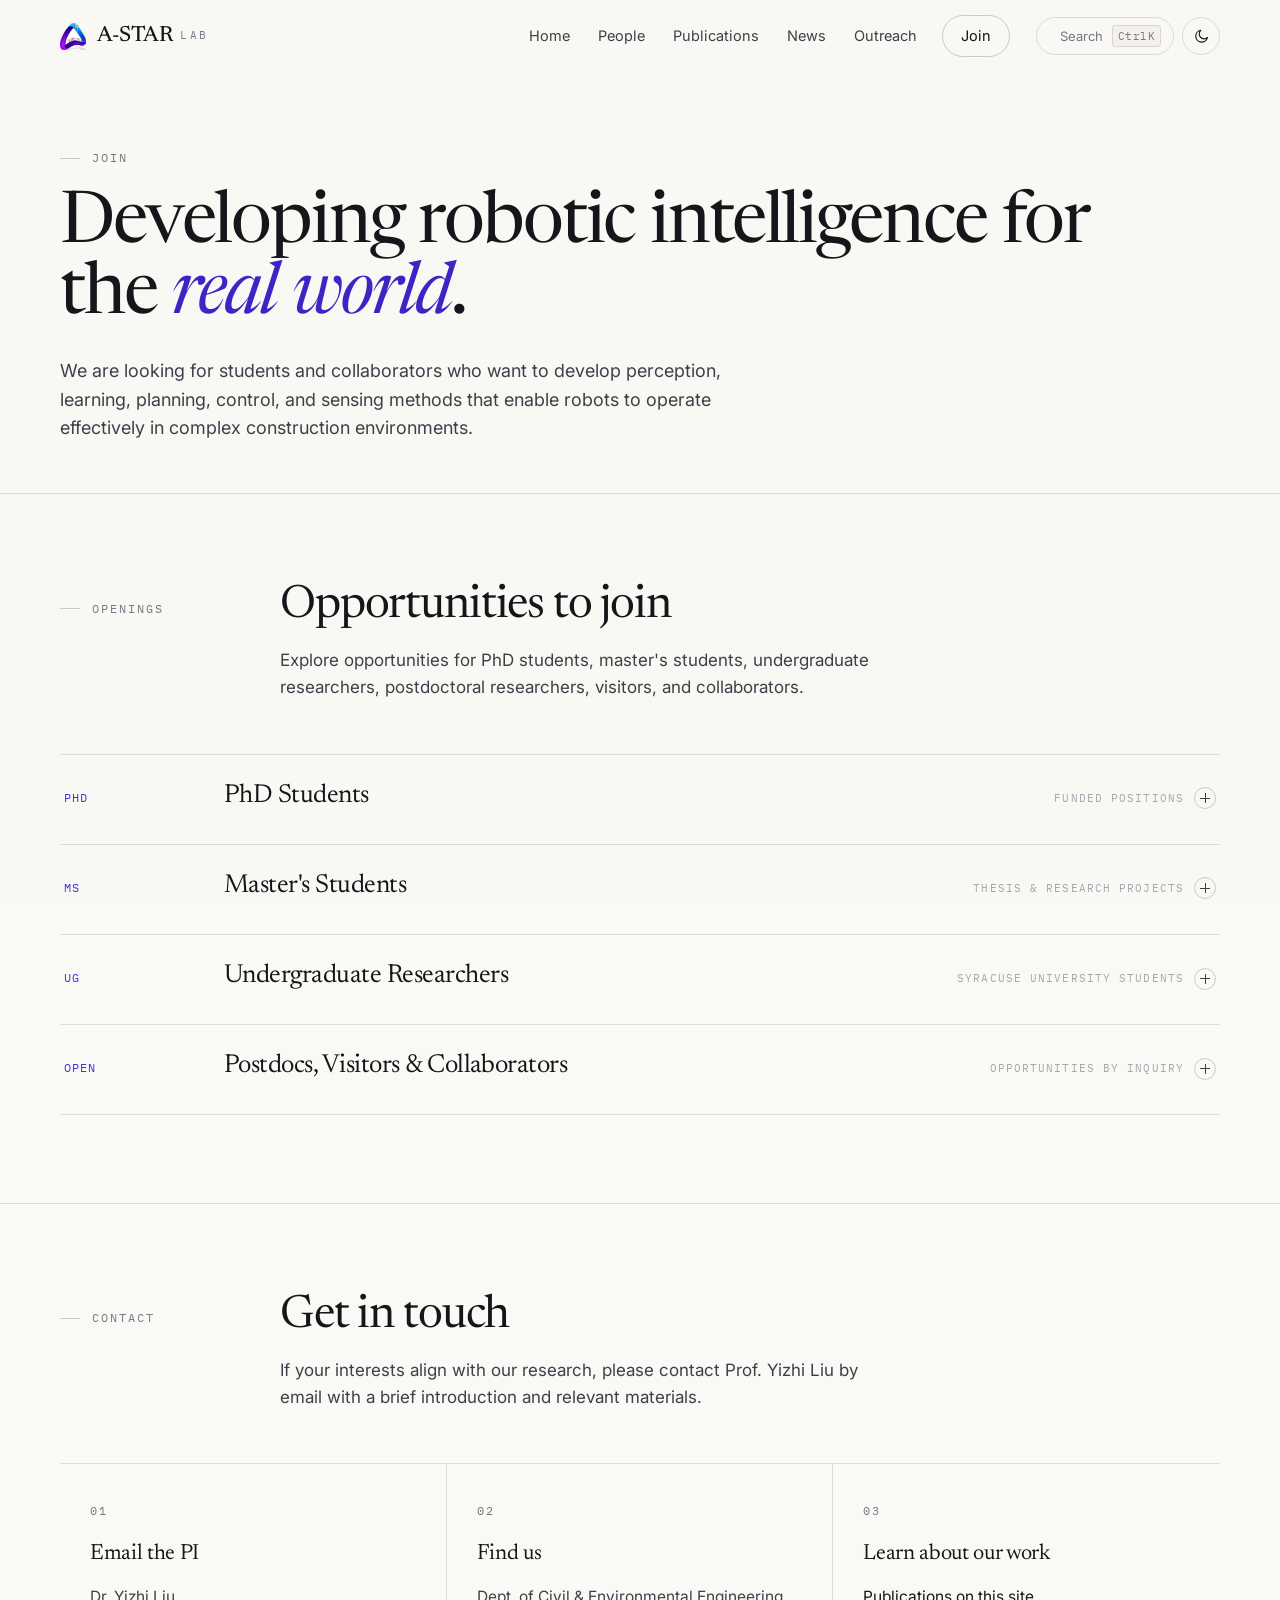
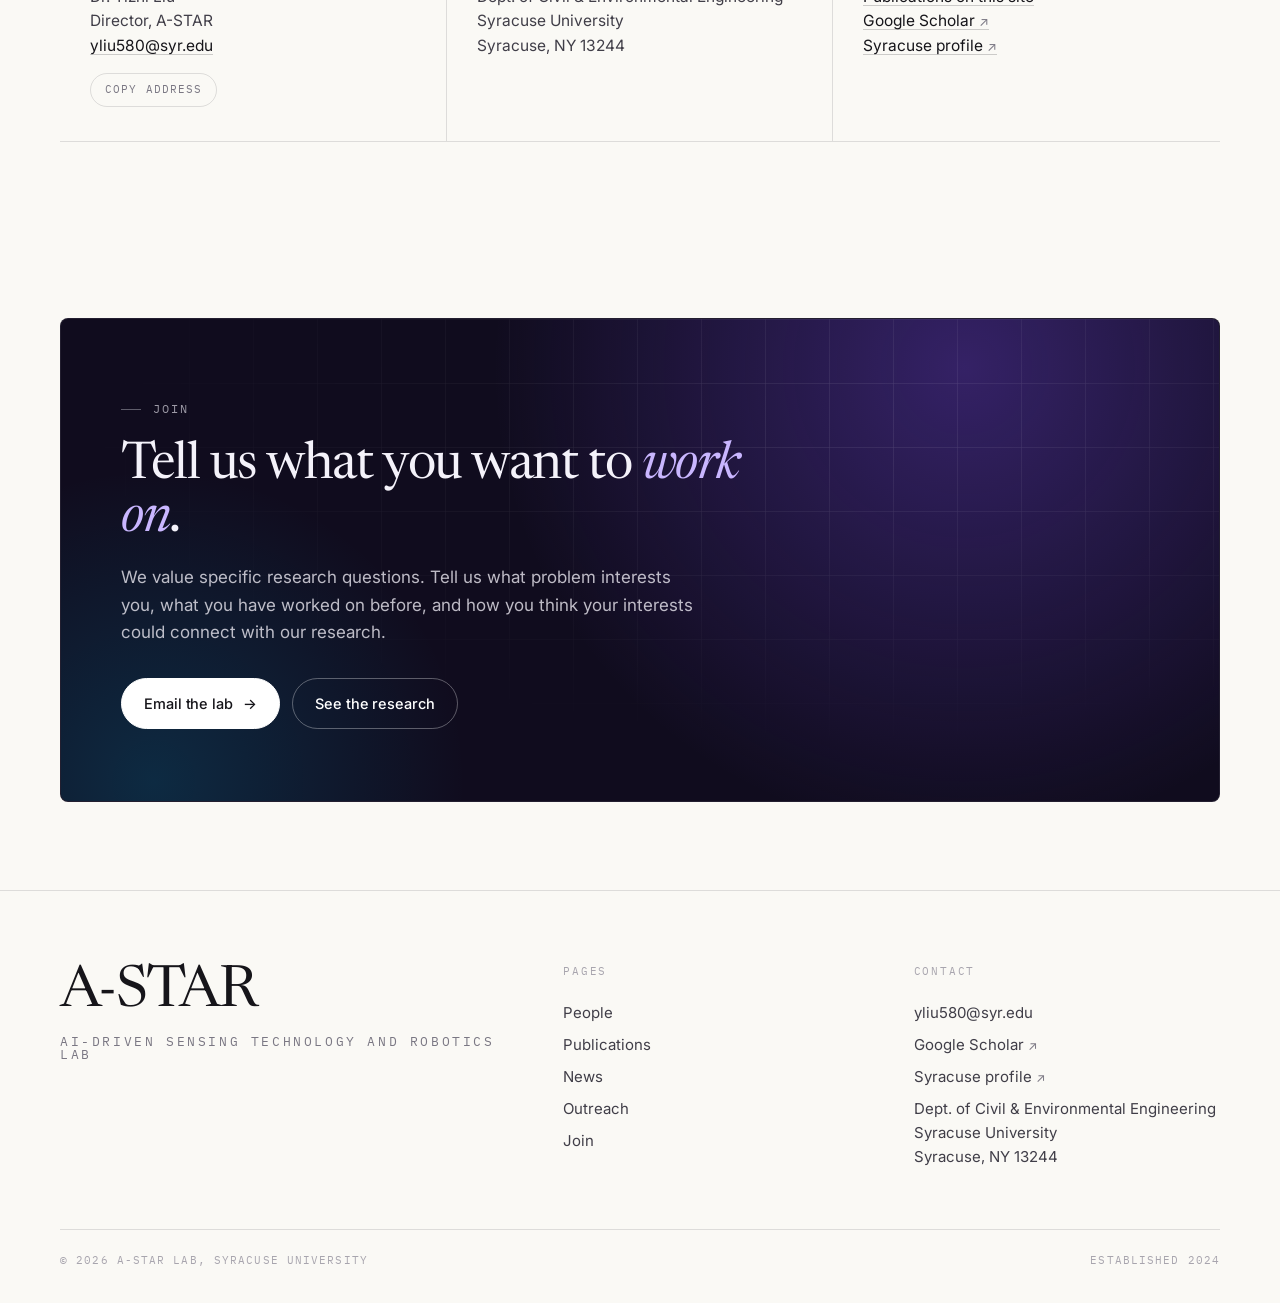
==== join.html @ ee616d30 "update" ====
<!doctype html>
<html lang="en">
  <head>
    <meta charset="UTF-8" />
    <meta name="viewport" content="width=device-width, initial-scale=1.0" />
    <title>Join — A-STAR Lab</title>
    <meta
      name="description"
      content="Openings at the A-STAR Lab, Syracuse University."
    />
    <link rel="icon" href="assets/logo-mark.png" />
    <script>
      (function () {
        try {
          var t = localStorage.getItem("astar-theme");
          if (!t) {
            t = matchMedia("(prefers-color-scheme: dark)").matches
              ? "dark"
              : "light";
          }
          if (t === "dark")
            document.documentElement.setAttribute("data-theme", "dark");
        } catch (e) {}
      })();
    </script>
    <link rel="preconnect" href="https://fonts.googleapis.com" />
    <link rel="preconnect" href="https://fonts.gstatic.com" crossorigin />
    <link
      href="https://fonts.googleapis.com/css2?family=Newsreader:ital,opsz,wght@0,6..72,300..600;1,6..72,300..500&family=Inter:wght@300..600&family=IBM+Plex+Mono:wght@400;500&display=swap"
      rel="stylesheet"
    />
    <link rel="stylesheet" href="assets/style.css?v=37" />
  </head>
  <body>
    <div id="site-header"></div>

    <main>
      <section class="page-head">
        <div class="wrap reveal">
          <span class="label">Join</span>
          <h1>Developing robotic intelligence for the <em>real world</em>.</h1>
          <p class="lede">
            We are looking for students and collaborators who want to develop
            perception, learning, planning, control, and sensing methods that
            enable robots to operate effectively in complex construction
            environments.
          </p>
        </div>
      </section>

      <!-- ============================ OPENINGS ============================ -->
      <section class="section" id="openings" data-rail="Openings">
        <div class="wrap">
          <div class="sec-head reveal">
            <div class="sh-side"><span class="label">Openings</span></div>
            <div>
              <h2>Opportunities to join</h2>
              <p>
                Explore opportunities for PhD students, master's students,
                undergraduate researchers, postdoctoral researchers, visitors,
                and collaborators.
              </p>
            </div>
          </div>

          <div class="idx reveal">
            <div
              class="idx-row"
              data-search="PhD doctoral funded position"
              data-group="Openings"
              data-kind="role"
            >
              <span class="when">PhD</span>
              <h3>PhD Students</h3>
              <span class="tail"
                >Funded positions<span class="toggle" aria-hidden="true"></span
              ></span>
              <div class="idx-body">
                <div>
                  <p>
                    We welcome applicants with backgrounds in robotics, computer
                    vision, machine learning, artificial intelligence, control,
                    civil and architectural engineering, or related field. We
                    especially value strong programming and problem-solving
                    skills, hands-on experience with robotic systems, and an
                    interest in deploying research in real construction
                    environments.
                  </p>
                  <p>
                    To inquire about PhD opportunities, please email Prof. Yizhi
                    Liu with your CV, transcripts, a brief description of your
                    research interests, and how they connect to the lab's
                    current work.
                  </p>
                  <div class="chips">
                    <span>robotics</span><span>computer vision</span
                    ><span>machine learning</span><span>civil engineering</span>
                  </div>
                </div>
              </div>
            </div>

            <div
              class="idx-row"
              data-search="MS masters thesis research"
              data-group="Openings"
              data-kind="role"
            >
              <span class="when">MS</span>
              <h3>Master's Students</h3>
              <span class="tail"
                >Thesis &amp; research projects<span
                  class="toggle"
                  aria-hidden="true"
                ></span
              ></span>
              <div class="idx-body">
                <div>
                  <p>
                    Master's students can participate in thesis and research
                    projects alongside the lab's doctoral researchers. Projects
                    may involve robot perception, machine learning, path
                    planning, teleoperation, human-robot collaboration, sensing,
                    hardware integration, or field experiments.
                  </p>
                </div>
              </div>
            </div>

            <div
              class="idx-row"
              data-search="undergraduate research assistant syracuse"
              data-group="Openings"
              data-kind="role"
            >
              <span class="when">UG</span>
              <h3>Undergraduate Researchers</h3>
              <span class="tail"
                >Syracuse University students<span
                  class="toggle"
                  aria-hidden="true"
                ></span
              ></span>
              <div class="idx-body">
                <div>
                  <p>
                    Syracuse undergraduate students interested in research are
                    welcome to contact us. Opportunities may involve
                    programming, computer vision, machine learning, robotics
                    hardware, sensing, data collection, and field experiments.
                    Prior research experience is not required, but curiosity,
                    reliability, and a willingness to learn are important.
                  </p>
                </div>
              </div>
            </div>

            <div
              class="idx-row"
              data-search="postdoc collaborators visiting industry"
              data-group="Openings"
              data-kind="role"
            >
              <span class="when">Open</span>
              <h3>Postdocs, Visitors & Collaborators</h3>
              <span class="tail"
                >Opportunities by inquiry<span
                  class="toggle"
                  aria-hidden="true"
                ></span
              ></span>
              <div class="idx-body">
                <div>
                  <p>
                    We welcome inquiries from prospective postdoctoral
                    researchers, visiting scholars, academic collaborators, and
                    industry partners whose interests align with our research.
                    We are particularly interested in collaborations that enable
                    the development and evaluation of robotic technologies in
                    real construction environments.
                  </p>
                </div>
              </div>
            </div>
          </div>
        </div>
      </section>

      <!-- ============================ CONTACT ============================ -->
      <section class="section line-top" id="contact" data-rail="Contact">
        <div class="wrap">
          <div class="sec-head reveal">
            <div class="sh-side"><span class="label">Contact</span></div>
            <div>
              <h2>Get in touch</h2>
              <p>
                If your interests align with our research, please contact Prof.
                Yizhi Liu by email with a brief introduction and relevant
                materials.
              </p>
            </div>
          </div>

          <div class="cards reveal">
            <div class="card">
              <span class="label bare">01</span>
              <h3>Email the PI</h3>
              <p>
                Dr. Yizhi Liu<br />
                Director, A-STAR<br />
                <a href="mailto:yliu580@syr.edu">yliu580@syr.edu</a><br />
              </p>
              <button class="copy-btn" data-copy="yliu580@syr.edu">
                <span>Copy address</span>
              </button>
            </div>
            <div class="card">
              <span class="label bare">02</span>
              <h3>Find us</h3>
              <p>
                Dept. of Civil &amp; Environmental Engineering<br />
                Syracuse University<br />
                Syracuse, NY 13244
              </p>
            </div>
            <div class="card">
              <span class="label bare">03</span>
              <h3>Learn about our work</h3>
              <p>
                <a href="publications.html">Publications on this site</a><br />
                <a
                  href="https://scholar.google.com/citations?user=w91CAdkAAAAJ&hl=en"
                  target="_blank"
                  rel="noopener"
                  class="ext"
                  >Google Scholar</a
                ><br />
                <a
                  href="https://ecs.syracuse.edu/faculty-staff/yizhi-liu"
                  target="_blank"
                  rel="noopener"
                  class="ext"
                  >Syracuse profile</a
                >
              </p>
            </div>
          </div>
        </div>
      </section>

      <section class="section" id="join" data-rail="Join">
        <div class="wrap">
          <div class="band reveal">
            <div class="inner">
              <span class="label">Join</span>
              <h2>Tell us what you want to <em>work on</em>.</h2>
              <p>
                We value specific research questions. Tell us what problem
                interests you, what you have worked on before, and how you think
                your interests could connect with our research.
              </p>
              <div class="hero-cta">
                <a class="btn solid on-dark" href="mailto:yliu580@syr.edu"
                  >Email the lab <span class="arw">&rarr;</span></a
                >
                <a class="btn on-dark" href="index.html#research"
                  >See the research</a
                >
              </div>
            </div>
          </div>
        </div>
      </section>
    </main>

    <div id="site-footer"></div>
    <script src="assets/site.js?v=37"></script>
  </body>
</html>
---- assets/style.css ----
/* ==========================================================================
   A-STAR Lab — stylesheet
   Editorial system: warm paper, hairlines, one indigo accent.
   Display: Newsreader · UI/body: Inter · metadata: IBM Plex Mono
   ========================================================================== */

/* --- tokens ------------------------------------------------------------- */
:root {
  --paper: #faf9f5;
  --paper-2: #f3f1ea;
  --raise: #ffffff;
  --ink: #16151a;
  --ink-2: #403e48;
  --muted: #7a7783;
  --faint: #a8a5ae;
  --line: rgba(22, 21, 26, 0.12);
  --line-2: rgba(22, 21, 26, 0.2);
  --accent: #4b2fe0;
  --accent-2: #7a4bf0;
  --accent-ink: #3d24c4;
  --accent-wash: rgba(75, 47, 224, 0.07);
  --sheen: linear-gradient(90deg, #8a1ad6, #4b2fe0 38%, #1e7be6 72%, #00b4e6);

  --maxw: 1240px;
  --gut: 40px;
  --r: 4px;
  --header-h: 72px;
  --ease: cubic-bezier(0.22, 0.61, 0.36, 1);
  --ease-out: cubic-bezier(0.16, 1, 0.3, 1);

  --plate: #ffffff;
  --scrim: rgba(250, 249, 245, 0.72);
  --shadow-lift: 0 22px 48px -30px rgba(24, 16, 52, 0.45);
  color-scheme: light;
}

[data-theme="dark"] {
  --paper: #0b0b0f;
  --paper-2: #12121a;
  --raise: #15151e;
  --ink: #f4f3ef;
  --ink-2: #c4c2cc;
  --muted: #8b8894;
  --faint: #66636e;
  --line: rgba(255, 255, 255, 0.13);
  --line-2: rgba(255, 255, 255, 0.22);
  --accent: #a48cff;
  --accent-2: #c0a6ff;
  --accent-ink: #b9a5ff;
  --accent-wash: rgba(164, 140, 255, 0.1);
  --plate: #efede6;
  --scrim: rgba(11, 11, 15, 0.72);
  --shadow-lift: 0 24px 60px -28px rgba(0, 0, 0, 0.8);
  color-scheme: dark;
}

/* --- reset -------------------------------------------------------------- */
* {
  box-sizing: border-box;
  margin: 0;
  padding: 0;
}
html {
  scroll-behavior: smooth;
  scroll-padding-top: calc(var(--header-h) + 24px);
  -webkit-text-size-adjust: 100%;
}
body {
  background: var(--paper);
  color: var(--ink);
  font-family:
    "Inter",
    system-ui,
    -apple-system,
    sans-serif;
  font-size: 17px;
  line-height: 1.6;
  font-weight: 400;
  -webkit-font-smoothing: antialiased;
  text-rendering: optimizeLegibility;
  overflow-x: hidden;
  transition:
    background 0.4s var(--ease),
    color 0.4s var(--ease);
}
/* paper grain: adds depth without imagery */
body::before {
  content: "";
  position: fixed;
  inset: 0;
  z-index: 1;
  pointer-events: none;
  opacity: 0.035;
  background-image: url("data:image/svg+xml,%3Csvg xmlns='http://www.w3.org/2000/svg' width='140' height='140'%3E%3Cfilter id='n'%3E%3CfeTurbulence type='fractalNoise' baseFrequency='.85' numOctaves='3'/%3E%3C/filter%3E%3Crect width='140' height='140' filter='url(%23n)'/%3E%3C/svg%3E");
  mix-blend-mode: multiply;
}
[data-theme="dark"] body::before {
  mix-blend-mode: screen;
  opacity: 0.05;
}
a {
  color: inherit;
  text-decoration: none;
}
img,
svg {
  max-width: 100%;
  display: block;
}
button,
input {
  font: inherit;
  color: inherit;
}
::selection {
  background: var(--accent);
  color: #fff;
}
:focus-visible {
  outline: 2px solid var(--accent);
  outline-offset: 3px;
  border-radius: 2px;
}

.wrap {
  width: 100%;
  max-width: var(--maxw);
  margin: 0 auto;
  padding: 0 var(--gut);
}
main {
  position: relative;
  z-index: 2;
}

/* --- type primitives ---------------------------------------------------- */
.mono,
.meta {
  font-family: "IBM Plex Mono", ui-monospace, monospace;
}
.display {
  font-family: "Newsreader", Georgia, serif;
  font-weight: 400;
  letter-spacing: -0.022em;
  line-height: 1.02;
  font-optical-sizing: auto;
}
.display em {
  font-style: italic;
  font-weight: 400;
}
.serif {
  font-family: "Newsreader", Georgia, serif;
}

.label {
  font-family: "IBM Plex Mono", monospace;
  font-size: 11.5px;
  font-weight: 400;
  letter-spacing: 0.18em;
  text-transform: uppercase;
  color: var(--muted);
  display: inline-flex;
  align-items: center;
  gap: 12px;
  white-space: nowrap;
}
.label::before {
  content: "";
  width: 20px;
  height: 1px;
  background: var(--line-2);
  flex: none;
}
.label.bare::before {
  display: none;
}

.lede {
  font-size: clamp(18px, 1.35vw, 20.5px);
  line-height: 1.58;
  color: var(--ink-2);
  max-width: 60ch;
}
.lede strong,
.lede b {
  color: var(--ink);
  font-weight: 500;
}
p a:not(.btn) {
  color: var(--ink);
  text-decoration: none;
  box-shadow: inset 0 -1px 0 var(--line-2);
  transition:
    box-shadow 0.2s var(--ease),
    color 0.2s var(--ease);
}
p a:not(.btn):hover {
  color: var(--accent-ink);
  box-shadow: inset 0 -1px 0 var(--accent);
}

.ext::after {
  content: "↗";
  font-size: 0.82em;
  margin-left: 0.32em;
  color: var(--muted);
}
.todo {
  font-family: "IBM Plex Mono", monospace;
  font-size: 10.5px;
  letter-spacing: 0.1em;
  text-transform: uppercase;
  color: var(--muted);
  border: 1px dashed var(--line-2);
  padding: 2px 6px;
  border-radius: 3px;
  vertical-align: 1px;
  white-space: nowrap;
}

/* --- buttons ------------------------------------------------------------ */
.btn {
  --bg: transparent;
  position: relative;
  display: inline-flex;
  align-items: center;
  gap: 10px;
  cursor: pointer;
  font-size: 14.5px;
  font-weight: 500;
  letter-spacing: -0.005em;
  padding: 13px 22px;
  border-radius: 100px;
  border: 1px solid var(--line-2);
  background: var(--bg);
  overflow: hidden;
  transition:
    border-color 0.25s var(--ease),
    color 0.25s var(--ease),
    background 0.25s var(--ease),
    transform 0.3s var(--ease-out);
}
.btn .arw {
  transition: transform 0.3s var(--ease-out);
}
.btn:hover .arw {
  transform: translateX(4px);
}
.btn.solid {
  background: var(--ink);
  color: var(--paper);
  border-color: var(--ink);
}
.btn.solid:hover {
  background: var(--accent);
  border-color: var(--accent);
  color: #fff;
  transform: translateY(-1px);
}
.btn.line:hover {
  border-color: var(--ink);
  background: var(--accent-wash);
  transform: translateY(-1px);
}
.btn.on-dark {
  border-color: rgba(255, 255, 255, 0.32);
  color: #fff;
}
.btn.on-dark:hover {
  background: #fff;
  color: #16151a;
  border-color: #fff;
}
.btn.on-dark.solid {
  background: #fff;
  color: #16151a;
  border-color: #fff;
}
.btn.on-dark.solid:hover {
  background: var(--accent-2);
  border-color: var(--accent-2);
  color: #16151a;
}

/* ==========================================================================
   HEADER
   ========================================================================== */
.site-header {
  position: fixed;
  inset: 0 0 auto 0;
  z-index: 60;
  border-bottom: 1px solid transparent;
  transition:
    background 0.35s var(--ease),
    border-color 0.35s var(--ease),
    backdrop-filter 0.35s;
}
.site-header.scrolled {
  background: var(--scrim);
  backdrop-filter: saturate(160%) blur(14px);
  border-bottom-color: var(--line);
}
.nav {
  display: flex;
  align-items: center;
  justify-content: space-between;
  gap: 24px;
  height: var(--header-h);
}

.brand {
  display: inline-flex;
  align-items: center;
  gap: 11px;
  position: relative;
}
.brand-mark {
  /* lab logo, sized to sit level with the wordmark next to it */
  height: 27px;
  width: auto;
  flex: none;
  display: block;
  transition: transform 0.5s var(--ease-out);
}
.brand:hover .brand-mark {
  transform: scale(1.07);
}
.brand-text {
  font-family: "Newsreader", serif;
  font-size: 22px;
  font-weight: 500;
  letter-spacing: -0.02em;
  line-height: 1;
}
.brand-text em {
  font-style: normal;
  font-family: "IBM Plex Mono", monospace;
  font-size: 11px;
  font-weight: 400;
  letter-spacing: 0.2em;
  color: var(--muted);
  margin-left: 8px;
  vertical-align: 2px;
}

.nav-right {
  display: flex;
  align-items: center;
  gap: 26px;
}
.nav-links {
  display: flex;
  align-items: center;
  gap: 2px;
}
.nav-links a {
  position: relative;
  font-size: 14.5px;
  color: var(--ink-2);
  padding: 8px 13px;
  border-radius: 100px;
  transition:
    color 0.2s var(--ease),
    background 0.2s var(--ease);
}
.nav-links a:hover {
  color: var(--ink);
  background: var(--accent-wash);
}
.nav-links a.active {
  color: var(--ink);
}
.nav-links a.active::after {
  content: "";
  position: absolute;
  left: 13px;
  right: 13px;
  bottom: 2px;
  height: 1px;
  background: var(--accent);
}
.nav-links a.nav-cta {
  color: var(--ink);
  border: 1px solid var(--line-2);
  margin-left: 10px;
  padding: 8px 18px;
}
.nav-links a.nav-cta:hover {
  background: var(--ink);
  color: var(--paper);
  border-color: var(--ink);
}
.nav-links a.nav-cta.active::after {
  display: none;
}

.nav-actions {
  display: flex;
  align-items: center;
  gap: 8px;
}
.icon-btn {
  width: 38px;
  height: 38px;
  flex: none;
  border-radius: 100px;
  border: 1px solid var(--line);
  background: transparent;
  display: inline-flex;
  align-items: center;
  justify-content: center;
  cursor: pointer;
  transition:
    border-color 0.2s,
    color 0.2s,
    background 0.2s,
    transform 0.3s var(--ease-out);
}
.icon-btn:hover {
  border-color: var(--line-2);
  background: var(--accent-wash);
  color: var(--accent-ink);
  transform: translateY(-1px);
}
.icon-btn svg {
  width: 17px;
  height: 17px;
}
.theme-toggle .sun {
  display: none;
}
[data-theme="dark"] .theme-toggle .moon {
  display: none;
}
[data-theme="dark"] .theme-toggle .sun {
  display: block;
}

.kbd-btn {
  display: inline-flex;
  align-items: center;
  gap: 9px;
  height: 38px;
  padding: 0 12px 0 14px;
  border: 1px solid var(--line);
  border-radius: 100px;
  background: transparent;
  cursor: pointer;
  font-size: 13px;
  color: var(--muted);
  transition:
    border-color 0.2s,
    color 0.2s,
    background 0.2s;
}
.kbd-btn:hover {
  border-color: var(--line-2);
  color: var(--ink);
  background: var(--accent-wash);
}
.kbd-btn kbd {
  font-family: "IBM Plex Mono", monospace;
  font-size: 10.5px;
  letter-spacing: 0.04em;
  border: 1px solid var(--line);
  border-radius: 4px;
  padding: 2px 5px;
  color: var(--muted);
  background: var(--paper-2);
}
.menu-btn {
  display: none;
  width: 38px;
  height: 38px;
  border: 1px solid var(--line);
  border-radius: 100px;
  background: none;
  cursor: pointer;
  position: relative;
}
.menu-btn i {
  position: absolute;
  left: 11px;
  width: 16px;
  height: 1.5px;
  background: var(--ink);
  transition:
    transform 0.3s var(--ease),
    opacity 0.2s;
}
.menu-btn i:nth-child(1) {
  top: 14px;
}
.menu-btn i:nth-child(2) {
  bottom: 14px;
}
.menu-btn.open i:nth-child(1) {
  transform: translateY(4px) rotate(45deg);
}
.menu-btn.open i:nth-child(2) {
  transform: translateY(-4px) rotate(-45deg);
}

/* scroll progress */
.progress {
  position: absolute;
  left: 0;
  bottom: -1px;
  height: 1.5px;
  width: 0;
  background: var(--sheen);
  z-index: 2;
  transition: width 0.1s linear;
}

/* mobile overlay menu */
.mobile-menu {
  position: fixed;
  inset: 0;
  z-index: 55;
  background: var(--paper);
  padding: calc(var(--header-h) + 28px) var(--gut) 40px;
  display: flex;
  flex-direction: column;
  justify-content: space-between;
  opacity: 0;
  visibility: hidden;
  transform: translateY(-8px);
  transition:
    opacity 0.3s var(--ease),
    transform 0.4s var(--ease-out),
    visibility 0.3s;
}
.mobile-menu.open {
  opacity: 1;
  visibility: visible;
  transform: none;
}
.mobile-menu nav {
  display: flex;
  flex-direction: column;
}
.mobile-menu nav a {
  font-family: "Newsreader", serif;
  font-size: clamp(30px, 9vw, 44px);
  letter-spacing: -0.03em;
  padding: 14px 0;
  border-bottom: 1px solid var(--line);
  display: flex;
  align-items: baseline;
  justify-content: space-between;
  opacity: 0;
  transform: translateY(14px);
}
.mobile-menu.open nav a {
  opacity: 1;
  transform: none;
  transition:
    opacity 0.5s var(--ease) calc(0.05s * var(--i)),
    transform 0.6s var(--ease-out) calc(0.05s * var(--i));
}
.mobile-menu nav a span {
  font-family: "IBM Plex Mono", monospace;
  font-size: 11px;
  letter-spacing: 0.14em;
  color: var(--faint);
}
.mobile-menu .mm-foot {
  font-family: "IBM Plex Mono", monospace;
  font-size: 11.5px;
  letter-spacing: 0.1em;
  color: var(--muted);
  text-transform: uppercase;
}

/* ==========================================================================
   COMMAND PALETTE
   ========================================================================== */
.cmdk {
  position: fixed;
  inset: 0;
  z-index: 90;
  display: grid;
  place-items: start center;
  padding: 12vh 20px 20px;
  opacity: 0;
  visibility: hidden;
  transition:
    opacity 0.22s var(--ease),
    visibility 0.22s;
}
.cmdk.open {
  opacity: 1;
  visibility: visible;
}
.cmdk-scrim {
  position: absolute;
  inset: 0;
  background: rgba(12, 10, 20, 0.42);
  backdrop-filter: blur(6px);
}
[data-theme="dark"] .cmdk-scrim {
  background: rgba(0, 0, 0, 0.6);
}
.cmdk-box {
  position: relative;
  width: 100%;
  max-width: 620px;
  background: var(--raise);
  border: 1px solid var(--line-2);
  border-radius: 12px;
  box-shadow: 0 40px 90px -40px rgba(20, 12, 48, 0.65);
  overflow: hidden;
  transform: translateY(-10px) scale(0.985);
  transition: transform 0.28s var(--ease-out);
}
.cmdk.open .cmdk-box {
  transform: none;
}
.cmdk-field {
  display: flex;
  align-items: center;
  gap: 12px;
  padding: 16px 18px;
  border-bottom: 1px solid var(--line);
}
.cmdk-field svg {
  width: 17px;
  height: 17px;
  color: var(--muted);
  flex: none;
}
.cmdk-field input {
  flex: 1;
  border: none;
  background: none;
  outline: none;
  font-size: 16.5px;
}
.cmdk-field input::placeholder {
  color: var(--faint);
}
.cmdk-list {
  max-height: min(50vh, 380px);
  overflow-y: auto;
  padding: 8px;
}
.cmdk-group {
  font-family: "IBM Plex Mono", monospace;
  font-size: 10.5px;
  letter-spacing: 0.16em;
  text-transform: uppercase;
  color: var(--faint);
  padding: 12px 12px 6px;
}
.cmdk-item {
  display: flex;
  align-items: center;
  gap: 12px;
  width: 100%;
  text-align: left;
  padding: 10px 12px;
  border-radius: 7px;
  border: none;
  background: none;
  cursor: pointer;
  font-size: 15px;
}
.cmdk-item .ci-kind {
  font-family: "IBM Plex Mono", monospace;
  font-size: 10.5px;
  color: var(--faint);
  margin-left: auto;
  letter-spacing: 0.08em;
}
.cmdk-item .ci-sub {
  color: var(--muted);
  font-size: 13px;
}
.cmdk-item[aria-selected="true"] {
  background: var(--accent-wash);
  color: var(--accent-ink);
}
.cmdk-item[aria-selected="true"] .ci-kind {
  color: var(--accent);
}
.cmdk-empty {
  padding: 26px 14px;
  color: var(--muted);
  font-size: 14.5px;
  text-align: center;
}
.cmdk-foot {
  display: flex;
  gap: 18px;
  padding: 11px 18px;
  border-top: 1px solid var(--line);
  font-family: "IBM Plex Mono", monospace;
  font-size: 10.5px;
  letter-spacing: 0.08em;
  color: var(--faint);
  text-transform: uppercase;
}

/* ==========================================================================
   HERO (home)
   ========================================================================== */
.hero {
  position: relative;
  padding: calc(var(--header-h) + 76px) 0 64px;
  overflow: hidden;
}
#cloud {
  position: absolute;
  left: 32%;
  right: 0;
  bottom: 0;
  height: 62%;
  z-index: 0;
  pointer-events: none;
  -webkit-mask-image: radial-gradient(
    118% 128% at 46% 112%,
    #000 24%,
    rgba(0, 0, 0, 0.4) 60%,
    transparent 86%
  );
  mask-image: radial-gradient(
    118% 128% at 46% 112%,
    #000 24%,
    rgba(0, 0, 0, 0.4) 60%,
    transparent 86%
  );
}
@media (max-width: 900px) {
  #cloud {
    left: 0;
    height: 46%;
  }
}
.hero .wrap {
  position: relative;
  z-index: 1;
}
.hero-grid {
  display: grid;
  grid-template-columns: minmax(0, 1.22fr) minmax(0, 0.78fr);
  gap: 64px;
  /* both columns start on the same line, so the clip and the eyebrow share a
     top edge instead of floating independently */
  align-items: start;
}
.hero h1 {
  font-family: "Newsreader", serif;
  font-weight: 400;
  font-size: clamp(44px, 6.1vw, 88px);
  line-height: 0.98;
  letter-spacing: -0.03em;
  margin: 26px 0 26px;
}
.hero h1 em {
  font-style: italic;
  color: var(--accent-ink);
}
.hero-cta {
  display: flex;
  align-items: center;
  gap: 12px;
  flex-wrap: wrap;
  margin-top: 32px;
}
.hero-badge {
  display: inline-flex;
  align-items: center;
  gap: 10px;
  font-family: "IBM Plex Mono", monospace;
  font-size: 11px;
  letter-spacing: 0.16em;
  text-transform: uppercase;
  color: var(--muted);
  border: 1px solid var(--line);
  border-radius: 100px;
  padding: 6px 14px;
  margin-bottom: 22px;
}
.hero-badge i {
  width: 6px;
  height: 6px;
  border-radius: 50%;
  background: var(--accent);
  flex: none;
  box-shadow: 0 0 0 3px var(--accent-wash);
  animation: pulse 2.8s var(--ease) infinite;
}
@keyframes pulse {
  0%,
  100% {
    opacity: 1;
  }
  50% {
    opacity: 0.35;
  }
}

/* Hero video variant. The clip fills its frame edge to edge, the same way
   photos do in the gallery, instead of floating inside a second rectangle of
   page colour. A 2:3 crop trims the empty studio backdrop above and below the
   robot without touching the hard hat or the feet. */
.plate.is-video {
  /* the figure is exactly as wide as the frame, so the caption rule below it
     lines up with the video edges instead of overhanging them */
  width: clamp(228px, 26vw, 292px);
  padding: 0;
  border: none;
  background: none;
  justify-self: center;
}
.plate.is-video::after {
  display: none;
}
.plate-frame {
  position: relative;
  width: 100%;
  /* the clip's own ratio (578x1004): nothing is cropped, so the raised flag
     and the feet both stay in frame for the whole loop */
  aspect-ratio: 578 / 1004;
  overflow: hidden;
  border: 1px solid var(--line);
  border-radius: 6px;
  /* the clip's own backdrop grey: while the video loads the frame reads as a
     still image rather than an empty panel */
  background: #c8c5bf;
}
.plate-frame video {
  display: block;
  width: 100%;
  height: 100%;
  object-fit: cover;
  /* Two knobs for how the clip sits against the paper:
       --clip-warm  0    = original colours       0.15 = clearly warmer
       --clip-lift  1    = original brightness    1.06 = nearly paper-white
     Warmth alone matches the page's colour family while the clip keeps its
     own value, so it still reads as a panel rather than an empty outline. */
  --clip-warm: 0.06;
  --clip-lift: 1;
  filter: sepia(var(--clip-warm)) saturate(1.12) brightness(var(--clip-lift));
}
.plate.is-video figcaption {
  width: 0;
  min-width: 100%;
  letter-spacing: 0.05em;
  margin-top: 16px;
  padding-top: 14px;
  border-top: 1px solid var(--line);
}
.plate.is-video figcaption {
  justify-content: center;
  text-align: center;
  line-height: 1.7;
}
[data-theme="dark"] .plate.is-video {
  background: transparent;
  border-color: var(--line);
}
[data-theme="dark"] .plate.is-video figcaption {
  border-top-color: var(--line);
  color: var(--faint);
}

.plate {
  position: relative;
  padding: 26px;
  border: 1px solid var(--line);
  border-radius: 6px;
  background: var(--paper);
}
.plate::after {
  content: "";
  position: absolute;
  inset: -1px;
  border-radius: 6px;
  pointer-events: none;
  background: radial-gradient(
    340px circle at var(--mx, 50%) var(--my, 40%),
    var(--accent-wash),
    transparent 70%
  );
  opacity: 0;
  transition: opacity 0.4s;
}
.plate:hover::after {
  opacity: 1;
}
.plate img {
  width: 100%;
  max-width: 340px;
  margin: 0 auto;
  transition: transform 0.6s var(--ease-out);
}
.plate:hover img {
  transform: scale(1.02);
}
.plate figcaption {
  margin-top: 18px;
  padding-top: 14px;
  border-top: 1px solid var(--line);
  font-family: "IBM Plex Mono", monospace;
  font-size: 10.5px;
  letter-spacing: 0.12em;
  text-transform: uppercase;
  color: var(--faint);
  display: flex;
  justify-content: space-between;
  gap: 12px;
}
/* the logo carries a black wordmark, so on dark it sits on a warm plate
   instead of being inverted (which would wreck the brand colours) */
[data-theme="dark"] .plate {
  background: var(--plate);
  border-color: transparent;
}
[data-theme="dark"] .plate figcaption {
  border-top-color: rgba(22, 21, 26, 0.14);
  color: #8b8880;
}

.scroll-cue {
  margin-top: 56px;
  display: inline-flex;
  align-items: center;
  gap: 12px;
  font-family: "IBM Plex Mono", monospace;
  font-size: 10.5px;
  letter-spacing: 0.18em;
  text-transform: uppercase;
  color: var(--faint);
}
.scroll-cue i {
  display: block;
  width: 1px;
  height: 34px;
  background: linear-gradient(var(--line-2), transparent);
  position: relative;
  overflow: hidden;
}
.scroll-cue i::after {
  content: "";
  position: absolute;
  inset: 0;
  background: var(--accent);
  animation: trace 2.4s var(--ease) infinite;
}
@keyframes trace {
  0% {
    transform: translateY(-100%);
  }
  60%,
  100% {
    transform: translateY(100%);
  }
}

/* ==========================================================================
   PAGE HEAD (inner)
   ========================================================================== */
.page-head {
  position: relative;
  padding: calc(var(--header-h) + 68px) 0 52px;
  overflow: hidden;
}
.page-head h1 {
  font-family: "Newsreader", serif;
  font-weight: 400;
  font-size: clamp(40px, 5.6vw, 74px);
  line-height: 1;
  letter-spacing: -0.03em;
  margin: 22px 0 24px;
  max-width: 24ch;
}
.page-head h1 em {
  font-style: italic;
  color: var(--accent-ink);
}
.page-head .lede {
  max-width: 62ch;
}
.page-head::after {
  content: "";
  position: absolute;
  left: 0;
  right: 0;
  bottom: 0;
  height: 1px;
  background: var(--line);
}

/* ==========================================================================
   SECTIONS
   ========================================================================== */
.section {
  padding: 88px 0;
  position: relative;
}
.section.tight {
  padding: 60px 0;
}
.section.line-top {
  border-top: 1px solid var(--line);
}
/* Every outreach event gets the separator, whatever its own classes say. The
   filters hide arbitrary events, so relying on a hand-placed .line-top made
   the line appear or vanish depending on which one happened to be first. */
#eventList > section {
  border-top: 1px solid var(--line);
}
.sec-head {
  display: grid;
  grid-template-columns: 180px minmax(0, 1fr);
  gap: 40px;
  align-items: start;
  margin-bottom: 52px;
}
.sec-head .sh-side {
  padding-top: 8px;
}
.sec-head h2 {
  font-family: "Newsreader", serif;
  font-weight: 400;
  font-size: clamp(30px, 3.6vw, 46px);
  line-height: 1.06;
  letter-spacing: -0.025em;
  max-width: 26ch;
}
.sec-head h2 em {
  font-style: italic;
  color: var(--accent-ink);
}
.sec-head p {
  color: var(--ink-2);
  margin-top: 16px;
  max-width: 56ch;
}
.sec-head .sh-link {
  margin-top: 20px;
  display: inline-flex;
}

/* two-column editorial text */
.duo {
  display: grid;
  grid-template-columns: 180px minmax(0, 1fr);
  gap: 40px;
}
.duo-body {
  display: grid;
  grid-template-columns: repeat(2, minmax(0, 1fr));
  gap: 40px;
}
.duo-body .fore {
  font-family: "Newsreader", serif;
  font-size: clamp(21px, 2.1vw, 27px);
  line-height: 1.34;
  letter-spacing: -0.015em;
}
.duo-body .fore em {
  font-style: italic;
  color: var(--accent-ink);
}
.duo-body p + p {
  margin-top: 16px;
}
.duo-body .rest p {
  color: var(--ink-2);
  font-size: 16px;
}

/* --- spec table (replaces stat tiles) ---------------------------------- */
.specs {
  border-top: 1px solid var(--line);
  margin-top: 64px;
}
.spec {
  display: grid;
  grid-template-columns: 180px minmax(0, 1fr) auto;
  gap: 30px;
  align-items: baseline;
  padding: 20px 0;
  border-bottom: 1px solid var(--line);
  position: relative;
}
.spec::after {
  content: "";
  position: absolute;
  left: 0;
  bottom: -1px;
  height: 1px;
  width: 0;
  background: var(--accent);
  transition: width 0.5s var(--ease-out);
}
.spec:hover::after {
  width: 100%;
}
.spec dt {
  font-family: "IBM Plex Mono", monospace;
  font-size: 11px;
  letter-spacing: 0.16em;
  text-transform: uppercase;
  color: var(--muted);
}
.spec dd {
  font-family: "Newsreader", serif;
  font-size: clamp(22px, 2.4vw, 30px);
  letter-spacing: -0.02em;
  line-height: 1.1;
}
.spec .note {
  font-family: "IBM Plex Mono", monospace;
  font-size: 11.5px;
  color: var(--faint);
  letter-spacing: 0.06em;
  text-align: right;
}

/* ==========================================================================
   EXPLORER (research areas: list + detail)
   ========================================================================== */
.explorer {
  display: grid;
  grid-template-columns: minmax(0, 0.92fr) minmax(0, 1.08fr);
  gap: 56px;
  align-items: start;
}
.ex-list {
  display: flex;
  flex-direction: column;
  border-top: 1px solid var(--line);
}
.ex-tab {
  position: relative;
  display: grid;
  grid-template-columns: 46px minmax(0, 1fr) 18px;
  gap: 16px;
  align-items: center;
  text-align: left;
  background: none;
  border: none;
  border-bottom: 1px solid var(--line);
  padding: 22px 4px;
  cursor: pointer;
  transition:
    padding-left 0.35s var(--ease),
    color 0.25s;
}
.ex-tab .ex-idx {
  font-family: "IBM Plex Mono", monospace;
  font-size: 11px;
  letter-spacing: 0.1em;
  color: var(--faint);
  transition: color 0.25s;
}
.ex-tab .ex-name {
  font-family: "Newsreader", serif;
  font-size: clamp(20px, 2.1vw, 26px);
  letter-spacing: -0.02em;
  line-height: 1.14;
  color: var(--ink-2);
  transition: color 0.25s;
}
.ex-tab .ex-arw {
  opacity: 0;
  transform: translateX(-6px);
  transition:
    opacity 0.3s,
    transform 0.35s var(--ease-out);
  color: var(--accent);
}
.ex-tab::before {
  content: "";
  position: absolute;
  left: 0;
  top: 0;
  bottom: 0;
  width: 1px;
  background: var(--accent);
  transform: scaleY(0);
  transform-origin: top;
  transition: transform 0.4s var(--ease-out);
}
.ex-tab:hover .ex-name {
  color: var(--ink);
}
.ex-tab[aria-selected="true"] {
  padding-left: 22px;
}
.ex-tab[aria-selected="true"]::before {
  transform: scaleY(1);
}
.ex-tab[aria-selected="true"] .ex-name {
  color: var(--ink);
}
.ex-tab[aria-selected="true"] .ex-idx {
  color: var(--accent);
}
.ex-tab[aria-selected="true"] .ex-arw {
  opacity: 1;
  transform: none;
}

.ex-stage {
  position: relative;
  border: 1px solid var(--line);
  border-radius: 6px;
  background: var(--raise);
  overflow: hidden;
  min-height: 330px;
}
.ex-stage::before {
  content: "";
  position: absolute;
  left: 0;
  top: 0;
  height: 1px;
  width: 100%;
  background: var(--sheen);
  opacity: 0.85;
}
.ex-panel {
  display: none;
  padding: 36px 34px 34px;
}
.ex-panel.is-active {
  display: block;
  animation: panelIn 0.5s var(--ease-out);
}
@keyframes panelIn {
  from {
    opacity: 0;
    transform: translateY(10px);
  }
  to {
    opacity: 1;
    transform: none;
  }
}
.ex-panel h3 {
  font-family: "Newsreader", serif;
  font-weight: 400;
  font-size: clamp(24px, 2.5vw, 31px);
  letter-spacing: -0.02em;
  line-height: 1.1;
  margin: 14px 0 16px;
}
.ex-panel p {
  color: var(--ink-2);
  font-size: 16px;
}
.ex-panel p + p {
  margin-top: 14px;
}
.ex-fig {
  margin: 0 0 22px;
  border: 1px solid var(--line);
  border-radius: 4px;
  background: var(--paper-2);
  padding: 18px;
  position: relative;
  overflow: hidden;
}
.ex-fig svg {
  width: 100%;
  height: auto;
  color: var(--ink-2);
}
.ex-fig .ac {
  stroke: var(--accent);
}
.ex-fig .acf {
  fill: var(--accent);
}
.ex-fig .fa {
  opacity: 0.34;
}
.ex-fig .fig-tag {
  position: absolute;
  top: 10px;
  right: 12px;
  font-family: "IBM Plex Mono", monospace;
  font-size: 10px;
  letter-spacing: 0.14em;
  color: var(--faint);
  text-transform: uppercase;
}
.dash {
  stroke-dasharray: 4 5;
  animation: dash 14s linear infinite;
}
@keyframes dash {
  to {
    stroke-dashoffset: -180;
  }
}
.blip {
  animation: blip 3.2s var(--ease) infinite;
}
@keyframes blip {
  0%,
  100% {
    opacity: 0.25;
  }
  50% {
    opacity: 1;
  }
}

.chips {
  display: flex;
  flex-wrap: wrap;
  gap: 7px;
  margin-top: 22px;
}
.chips span,
.chip {
  font-family: "IBM Plex Mono", monospace;
  font-size: 10.5px;
  letter-spacing: 0.06em;
  color: var(--muted);
  border: 1px solid var(--line);
  padding: 5px 10px;
  border-radius: 100px;
  background: transparent;
  white-space: nowrap;
}
.chips span {
  transition:
    border-color 0.2s,
    color 0.2s;
}
.ex-panel:hover .chips span {
  border-color: var(--line-2);
}

/* ==========================================================================
   INDEX LIST (news, publications, alumni, openings)
   ========================================================================== */
.idx {
  border-top: 1px solid var(--line);
}
.idx-row {
  position: relative;
  border-bottom: 1px solid var(--line);
  display: grid;
  grid-template-columns: 130px minmax(0, 1fr) auto;
  gap: 7px 30px;
  align-items: baseline;
  padding: 26px 4px;
  cursor: pointer;
  transition:
    padding-left 0.4s var(--ease),
    background 0.3s;
}
/* funder logo under the date on a grant row. Logos arrive as PNG/JPG/SVG with
   different backgrounds and proportions, so each sits on a light plate at a
   fixed height and keeps its own width. */
/* expanded grant entry: text on the left, funder logo on the right */
.grant-body {
  display: grid;
  grid-template-columns: minmax(0, 1fr) auto;
  /* column gap only: a row gap here would push .links away from the text and
     break the rhythm the non-grant entries have */
  column-gap: 30px;
  row-gap: 0;
  align-items: start;
}
/* everything (text, links, chips) stacks in the left column; only the logo
   sits in the right one. Without this, an entry with an extra child would
   auto-place it into the logo's slot. */
.grant-body > * {
  grid-column: 1;
}
.grant-body > .grant-logo {
  grid-column: 2;
  grid-row: 1;
}
.grant-logo {
  /* per-logo override: <span class="grant-logo" style="--logo-h: 52px"> */
  --logo-h: 42px;
  display: inline-flex;
  align-items: center;
  justify-content: center;
  width: fit-content;
  padding: 12px 14px;
  margin-top: 14px;
  background: #fff;
  border: 1px solid var(--line);
  border-radius: 5px;
}
.grant-logo img {
  height: var(--logo-h);
  width: auto;
  max-width: 150px;
  object-fit: contain;
}
[data-theme="dark"] .grant-logo {
  background: var(--plate);
  border-color: transparent;
}
@media (max-width: 620px) {
  .grant-body {
    grid-template-columns: 1fr;
    gap: 4px;
  }
  .grant-body > .grant-logo {
    grid-column: 1;
    grid-row: auto;
  }
  .grant-logo {
    --logo-h: 34px;
    margin-top: 4px;
  }
}

.idx-row > .sub {
  grid-column: 2/3;
  font-family: "IBM Plex Mono", monospace;
  font-size: 12.5px;
  color: var(--muted);
  line-height: 1.5;
}
.idx-row > .sub b {
  color: var(--ink-2);
  font-weight: 500;
}
.idx-row:hover {
  padding-left: 16px;
  background: linear-gradient(90deg, var(--accent-wash), transparent 60%);
}
.idx-row .when {
  font-family: "IBM Plex Mono", monospace;
  font-size: 11.5px;
  letter-spacing: 0.1em;
  color: var(--accent);
  text-transform: uppercase;
  padding-top: 5px;
}
.idx-row h3 {
  font-family: "Newsreader", serif;
  font-weight: 400;
  font-size: clamp(20px, 2.05vw, 26px);
  letter-spacing: -0.02em;
  line-height: 1.16;
}
.idx-row .tail {
  font-family: "IBM Plex Mono", monospace;
  font-size: 11px;
  color: var(--faint);
  letter-spacing: 0.1em;
  text-transform: uppercase;
  white-space: nowrap;
  display: flex;
  align-items: center;
  gap: 10px;
}
.idx-row .toggle {
  width: 22px;
  height: 22px;
  border: 1px solid var(--line-2);
  border-radius: 50%;
  position: relative;
  flex: none;
  transition:
    border-color 0.25s,
    transform 0.35s var(--ease-out);
}
.idx-row .toggle::before,
.idx-row .toggle::after {
  content: "";
  position: absolute;
  background: var(--ink-2);
  transition:
    transform 0.3s var(--ease),
    background 0.25s;
}
.idx-row .toggle::before {
  left: 5px;
  right: 5px;
  top: 50%;
  height: 1px;
  margin-top: -0.5px;
}
.idx-row .toggle::after {
  top: 5px;
  bottom: 5px;
  left: 50%;
  width: 1px;
  margin-left: -0.5px;
}
.idx-row:hover .toggle {
  border-color: var(--accent);
}
.idx-row.open .toggle {
  transform: rotate(90deg);
  border-color: var(--accent);
}
.idx-row.open .toggle::after {
  transform: scaleY(0);
}
.idx-row.open .toggle::before {
  background: var(--accent);
}
.idx-body {
  grid-column: 2/-1;
  display: grid;
  grid-template-rows: 0fr;
  transition: grid-template-rows 0.45s var(--ease-out);
}
.idx-row.open .idx-body {
  grid-template-rows: 1fr;
}
.idx-body > div {
  overflow: hidden;
}
.idx-body p {
  color: var(--ink-2);
  font-size: 15.5px;
  padding-top: 14px;
  max-width: 70ch;
}
.idx-body .chips {
  margin-top: 16px;
}
.idx-body .links {
  display: flex;
  gap: 18px;
  flex-wrap: wrap;
  margin-top: 16px;
  font-family: "IBM Plex Mono", monospace;
  font-size: 12px;
}
.idx-body .links a {
  color: var(--accent-ink);
  box-shadow: inset 0 -1px 0 var(--line-2);
}
.idx-body .links a:hover {
  box-shadow: inset 0 -1px 0 var(--accent);
}

/* filter bar */
.filters {
  display: flex;
  flex-wrap: wrap;
  align-items: center;
  gap: 10px;
  margin-bottom: 26px;
}
.chip {
  cursor: pointer;
  transition:
    border-color 0.2s,
    color 0.2s,
    background 0.2s;
}
.chip:hover {
  border-color: var(--line-2);
  color: var(--ink);
}
/* divider between two chip groups (e.g. year | type) */
.chip-sep {
  width: 1px;
  align-self: stretch;
  min-height: 20px;
  background: var(--line);
  margin: 0 6px;
}
.chip-label {
  font-family: "IBM Plex Mono", monospace;
  font-size: 10.5px;
  letter-spacing: 0.14em;
  text-transform: uppercase;
  color: var(--faint);
  margin-right: 2px;
}
.chip[aria-pressed="true"] {
  background: var(--ink);
  border-color: var(--ink);
  color: var(--paper);
}
.search {
  display: flex;
  align-items: center;
  gap: 9px;
  border: 1px solid var(--line);
  border-radius: 100px;
  padding: 7px 14px;
  margin-left: auto;
  min-width: 230px;
}
.search svg {
  width: 15px;
  height: 15px;
  color: var(--muted);
  flex: none;
}
.search input {
  border: none;
  background: none;
  outline: none;
  font-size: 14px;
  width: 100%;
}
.search input::placeholder {
  color: var(--faint);
}
.count {
  font-family: "IBM Plex Mono", monospace;
  font-size: 11px;
  letter-spacing: 0.12em;
  text-transform: uppercase;
  color: var(--faint);
  white-space: nowrap;
}
.no-match {
  padding: 44px 0;
  color: var(--muted);
  font-family: "Newsreader", serif;
  font-size: 20px;
  display: none;
}
.no-match.show {
  display: block;
}

/* ==========================================================================
   PEOPLE
   ========================================================================== */
.pi-card {
  display: grid;
  grid-template-columns: 280px minmax(0, 1fr);
  gap: 44px;
  align-items: start;
}
.portrait {
  position: relative;
  aspect-ratio: 4/5;
  border: 1px solid var(--line);
  border-radius: 4px;
  overflow: hidden;
  background: var(--paper-2);
  display: grid;
  place-items: center;
}
.portrait::before {
  content: "";
  position: absolute;
  inset: 0;
  background-image:
    linear-gradient(var(--line) 1px, transparent 1px),
    linear-gradient(90deg, var(--line) 1px, transparent 1px);
  background-size: 14px 14px;
  opacity: 0.5;
}
.portrait b {
  position: relative;
  font-family: "Newsreader", serif;
  font-weight: 400;
  font-size: 44px;
  letter-spacing: -0.02em;
  color: var(--ink);
  z-index: 1;
}
.portrait img {
  position: absolute;
  inset: 0;
  width: 100%;
  height: 100%;
  object-fit: cover;
  z-index: 2;
}
.pi-card h3 {
  font-family: "Newsreader", serif;
  font-weight: 400;
  font-size: clamp(30px, 3.4vw, 42px);
  letter-spacing: -0.025em;
  line-height: 1;
}
.pi-card .role {
  font-family: "IBM Plex Mono", monospace;
  font-size: 12px;
  letter-spacing: 0.1em;
  text-transform: uppercase;
  color: var(--muted);
  margin: 12px 0 20px;
}
.pi-card p {
  color: var(--ink-2);
  font-size: 15px;
  /* full column width, so the bio's right edge lines up with the sections
     below it (was capped at 64ch for shorter, easier-to-read lines) */
  max-width: none;
}
.pi-card p + p {
  margin-top: 14px;
}
.links-row {
  display: flex;
  gap: 22px;
  flex-wrap: wrap;
  margin-top: 24px;
  font-family: "IBM Plex Mono", monospace;
  font-size: 12.5px;
}
.links-row a {
  color: var(--ink);
  box-shadow: inset 0 -1px 0 var(--line-2);
  transition:
    box-shadow 0.2s,
    color 0.2s;
}
.links-row a:hover {
  color: var(--accent-ink);
  box-shadow: inset 0 -1px 0 var(--accent);
}

.team {
  display: grid;
  grid-template-columns: repeat(3, minmax(0, 1fr));
  gap: 30px;
}
.member {
  position: relative;
}
.member .portrait {
  aspect-ratio: 1;
  transition: transform 0.5s var(--ease-out);
}
.member:hover .portrait {
  transform: translateY(-4px);
}
.member .portrait::after {
  content: "";
  position: absolute;
  inset: 0;
  background: var(--accent);
  opacity: 0;
  transition: opacity 0.4s;
  mix-blend-mode: overlay;
}
.member:hover .portrait::after {
  opacity: 0.14;
}
.member b {
  display: block;
  font-family: "Newsreader", serif;
  font-weight: 400;
  font-size: 20px;
  letter-spacing: -0.015em;
  margin-top: 14px;
}
.member span {
  font-family: "IBM Plex Mono", monospace;
  font-size: 11px;
  letter-spacing: 0.1em;
  text-transform: uppercase;
  color: var(--muted);
}
.member .focus {
  display: block;
  font-family: "Inter", sans-serif;
  text-transform: none;
  letter-spacing: 0;
  color: var(--ink-2);
  font-size: 14.5px;
  line-height: 1.45;
  margin-top: 9px;
}
.member .focus a {
  box-shadow: inset 0 -1px 0 var(--line-2);
}
.member .focus a:hover {
  color: var(--accent-ink);
  box-shadow: inset 0 -1px 0 var(--accent);
}

/* ==========================================================================
   BANDS / CTA
   ========================================================================== */
.band {
  position: relative;
  overflow: hidden;
  border-radius: 8px;
  padding: 72px 60px;
  background: #100c1e;
  color: #f4f2fa;
  border: 1px solid rgba(255, 255, 255, 0.08);
}
.band::before {
  content: "";
  position: absolute;
  inset: 0;
  background:
    radial-gradient(
      760px circle at var(--mx, 78%) var(--my, 10%),
      rgba(122, 75, 240, 0.34),
      transparent 62%
    ),
    radial-gradient(
      520px circle at 8% 96%,
      rgba(0, 180, 230, 0.18),
      transparent 60%
    );
  transition: background 0.3s var(--ease);
}
.band::after {
  content: "";
  position: absolute;
  inset: 0;
  opacity: 0.16;
  background-image:
    linear-gradient(rgba(255, 255, 255, 0.5) 1px, transparent 1px),
    linear-gradient(90deg, rgba(255, 255, 255, 0.5) 1px, transparent 1px);
  background-size: 64px 64px;
  mask-image: radial-gradient(70% 70% at 70% 20%, #000, transparent);
}
.band .inner {
  position: relative;
  z-index: 1;
  max-width: 660px;
}
.band .label {
  color: rgba(244, 242, 250, 0.62);
}
.band .label::before {
  background: rgba(244, 242, 250, 0.35);
}
.band h2 {
  font-family: "Newsreader", serif;
  font-weight: 400;
  font-size: clamp(30px, 4.2vw, 52px);
  line-height: 1.02;
  letter-spacing: -0.028em;
  margin: 22px 0 18px;
}
.band h2 em {
  font-style: italic;
  color: #c9b6ff;
}
.band p {
  color: rgba(244, 242, 250, 0.76);
  max-width: 52ch;
  font-size: 17px;
}
.band .hero-cta {
  margin-top: 32px;
}

/* ==========================================================================
   CONTACT / CARDS
   ========================================================================== */
.cards {
  display: grid;
  grid-template-columns: repeat(3, minmax(0, 1fr));
  gap: 0;
  border-top: 1px solid var(--line);
}
.cards .card {
  padding: 32px 30px 34px;
  border-bottom: 1px solid var(--line);
  border-right: 1px solid var(--line);
  position: relative;
  overflow: hidden;
}
.cards .card:last-child {
  border-right: none;
}
.cards .card::before {
  content: "";
  position: absolute;
  left: 0;
  top: 0;
  height: 1px;
  width: 0;
  background: var(--accent);
  transition: width 0.5s var(--ease-out);
}
.cards .card:hover::before {
  width: 100%;
}
.cards .card h3 {
  font-family: "Newsreader", serif;
  font-weight: 400;
  font-size: 22px;
  letter-spacing: -0.015em;
  margin: 14px 0 12px;
}
.cards .card p {
  color: var(--ink-2);
  font-size: 15.5px;
}
.cards .card a {
  color: var(--ink);
  box-shadow: inset 0 -1px 0 var(--line-2);
}
.cards .card a:hover {
  color: var(--accent-ink);
  box-shadow: inset 0 -1px 0 var(--accent);
}
.copy-btn {
  display: inline-flex;
  align-items: center;
  gap: 8px;
  margin-top: 14px;
  border: 1px solid var(--line);
  background: none;
  border-radius: 100px;
  padding: 7px 14px;
  cursor: pointer;
  font-family: "IBM Plex Mono", monospace;
  font-size: 11px;
  letter-spacing: 0.1em;
  text-transform: uppercase;
  color: var(--muted);
  transition:
    border-color 0.2s,
    color 0.2s,
    background 0.2s;
}
.copy-btn:hover {
  border-color: var(--accent);
  color: var(--accent-ink);
  background: var(--accent-wash);
}
.copy-btn.done {
  border-color: var(--accent);
  color: var(--accent-ink);
}

/* ==========================================================================
   SECTION RAIL (scrollspy dots)
   ========================================================================== */
.rail {
  position: fixed;
  right: 26px;
  top: 50%;
  transform: translateY(-50%);
  z-index: 40;
  display: flex;
  flex-direction: column;
  gap: 14px;
  opacity: 0;
  transition: opacity 0.4s var(--ease);
}
.rail.show {
  opacity: 1;
}
.rail a {
  display: flex;
  align-items: center;
  gap: 10px;
  justify-content: flex-end;
  color: var(--faint);
}
.rail a i {
  width: 16px;
  height: 1px;
  background: var(--line-2);
  transition:
    width 0.35s var(--ease-out),
    background 0.3s;
}
.rail a span {
  font-family: "IBM Plex Mono", monospace;
  font-size: 10px;
  letter-spacing: 0.14em;
  text-transform: uppercase;
  opacity: 0;
  transform: translateX(6px);
  transition:
    opacity 0.3s,
    transform 0.35s var(--ease-out);
}
.rail a:hover span {
  opacity: 1;
  transform: none;
}
.rail a:hover i {
  width: 26px;
  background: var(--ink-2);
}
.rail a.active i {
  width: 32px;
  background: var(--accent);
}
.rail a.active {
  color: var(--accent-ink);
}

/* to top */
.to-top {
  position: fixed;
  right: 24px;
  bottom: 26px;
  z-index: 40;
  width: 42px;
  height: 42px;
  border-radius: 50%;
  border: 1px solid var(--line-2);
  background: var(--scrim);
  backdrop-filter: blur(10px);
  cursor: pointer;
  display: grid;
  place-items: center;
  opacity: 0;
  visibility: hidden;
  transform: translateY(8px);
  transition:
    opacity 0.3s,
    transform 0.35s var(--ease-out),
    visibility 0.3s,
    border-color 0.2s,
    color 0.2s;
}
.to-top.show {
  opacity: 1;
  visibility: visible;
  transform: none;
}
.to-top:hover {
  border-color: var(--accent);
  color: var(--accent-ink);
}
.to-top svg {
  width: 15px;
  height: 15px;
}

/* ==========================================================================
   FOOTER
   ========================================================================== */
.site-footer {
  border-top: 1px solid var(--line);
  padding: 72px 0 34px;
  position: relative;
  z-index: 2;
}
.foot-grid {
  display: grid;
  grid-template-columns: minmax(0, 1.5fr) minmax(0, 1fr) minmax(0, 1fr);
  gap: 44px;
}
.foot-brand {
  font-family: "Newsreader", serif;
  font-size: clamp(34px, 4.6vw, 58px);
  letter-spacing: -0.03em;
  line-height: 1;
}
.foot-brand em {
  font-style: normal;
  font-family: "IBM Plex Mono", monospace;
  font-size: 13px;
  letter-spacing: 0.2em;
  color: var(--muted);
  display: block;
  margin-top: 14px;
  text-transform: uppercase;
}
.foot-grid h4 {
  font-family: "IBM Plex Mono", monospace;
  font-size: 11px;
  letter-spacing: 0.16em;
  text-transform: uppercase;
  color: var(--faint);
  font-weight: 400;
  margin-bottom: 16px;
}
.foot-col a,
.foot-col p {
  display: block;
  color: var(--ink-2);
  font-size: 15px;
  padding: 4px 0;
}
.foot-col a {
  transition:
    color 0.2s,
    padding-left 0.3s var(--ease);
}
.foot-col a:hover {
  color: var(--accent-ink);
  padding-left: 5px;
}
.foot-bar {
  display: flex;
  justify-content: space-between;
  align-items: center;
  gap: 16px;
  flex-wrap: wrap;
  margin-top: 56px;
  padding-top: 22px;
  border-top: 1px solid var(--line);
  font-family: "IBM Plex Mono", monospace;
  font-size: 11px;
  letter-spacing: 0.1em;
  text-transform: uppercase;
  color: var(--faint);
}

/* ==========================================================================
   REVEAL
   ========================================================================== */
.reveal {
  opacity: 0;
  transform: translateY(18px);
  transition:
    opacity 0.8s var(--ease),
    transform 0.9s var(--ease-out);
}
.reveal.in {
  opacity: 1;
  transform: none;
}
.stagger > * {
  opacity: 0;
  transform: translateY(16px);
}
.stagger.in > * {
  opacity: 1;
  transform: none;
  transition:
    opacity 0.7s var(--ease) calc(60ms * var(--i, 0)),
    transform 0.8s var(--ease-out) calc(60ms * var(--i, 0));
}

/* ==========================================================================
   ALUMNI LIST (photo + name + dates)
   ========================================================================== */
.alumni-list {
  border-top: 1px solid var(--line);
}
.alum {
  display: grid;
  grid-template-columns: 78px minmax(0, 1fr) auto;
  gap: 6px 24px;
  align-items: center;
  padding: 20px 4px;
  border-bottom: 1px solid var(--line);
  transition:
    padding-left 0.4s var(--ease),
    background 0.3s;
}
.alum:hover {
  padding-left: 16px;
  background: linear-gradient(90deg, var(--accent-wash), transparent 60%);
}
.alum-photo {
  grid-column: 1;
  grid-row: 1 / span 2;
  width: 78px;
  aspect-ratio: 1;
  border-radius: 4px;
}
.alum-info {
  grid-column: 2;
  grid-row: 1 / span 2;
}
.alum-photo b {
  font-size: 24px;
}
.alum-info h3 {
  font-family: "Newsreader", serif;
  font-weight: 400;
  font-size: clamp(19px, 1.9vw, 23px);
  letter-spacing: -0.02em;
  line-height: 1.16;
}
.alum-info .role {
  font-family: "IBM Plex Mono", monospace;
  font-size: 12.5px;
  color: var(--muted);
  margin-top: 5px;
  line-height: 1.5;
}
.alum-info .role a {
  color: var(--ink-2);
  box-shadow: inset 0 -1px 0 var(--line-2);
}
.alum-info .role a:hover {
  color: var(--accent-ink);
  box-shadow: inset 0 -1px 0 var(--accent);
}
.alum .when {
  grid-column: 3;
  grid-row: 1 / span 2;
  justify-self: end;
  font-family: "IBM Plex Mono", monospace;
  font-size: 11.5px;
  letter-spacing: 0.1em;
  text-transform: uppercase;
  color: var(--accent);
  white-space: nowrap;
}

/* ==========================================================================
   GALLERY (auto-scrolling strip)
   ========================================================================== */
.gallery {
  position: relative;
  /* one knob for the whole strip: every photo is this tall */
  --gh: clamp(230px, 26vw, 340px);
}
.gal-track {
  /* keeps the first photo flush with the page gutter, and makes the snap
     points line up with it too (scroll-padding, or snapping ignores it) */
  --edge: max(var(--gut), (100% - var(--maxw)) / 2 + var(--gut));
  display: flex;
  gap: 20px;
  overflow-x: auto;
  scroll-snap-type: x mandatory;
  scroll-behavior: smooth;
  padding: 4px var(--edge);
  scroll-padding-inline: var(--edge);
  scrollbar-width: none;
  -ms-overflow-style: none;
  overscroll-behavior-x: contain;
}
.gal-track::-webkit-scrollbar {
  display: none;
}
/* Every photo keeps the same HEIGHT and gets the width its own shape needs,
   so landscape and portrait shots sit side by side without being cropped.
   Default is 4:3 landscape; add class="gal-item tall" for a 3:4 portrait, or
   set any ratio inline with style="--ar: 16/9".                            */
.gal-item {
  --ar: 4 / 3;
  flex: 0 0 auto;
  margin: 0;
  scroll-snap-align: start;
  position: relative;
}
.gal-item.tall {
  --ar: 3 / 4;
}
.gal-item.square {
  --ar: 1 / 1;
}
.gal-item .frame {
  position: relative;
  height: var(--gh);
  width: auto;
  aspect-ratio: var(--ar);
  overflow: hidden;
  border: 1px solid var(--line);
  border-radius: 5px;
  background: var(--paper-2);
}
.gal-item .frame::before {
  content: "";
  position: absolute;
  inset: 0;
  background-image:
    linear-gradient(var(--line) 1px, transparent 1px),
    linear-gradient(90deg, var(--line) 1px, transparent 1px);
  background-size: 16px 16px;
  opacity: 0.55;
}
.gal-item img,
.gal-item video {
  position: relative;
  z-index: 1;
  display: block;
  width: 100%;
  height: 100%;
  object-fit: cover;
  transition: transform 0.7s var(--ease-out);
}
.gal-item video {
  background: #0b0b0f;
}
.gal-item video[data-auto] {
  cursor: pointer;
}
/* play badge over a clip the visitor paused */
.gal-play {
  position: absolute;
  z-index: 3;
  left: 50%;
  top: 50%;
  transform: translate(-50%, -50%) scale(0.9);
  width: 54px;
  height: 54px;
  border-radius: 50%;
  display: grid;
  place-items: center;
  background: rgba(11, 11, 15, 0.5);
  backdrop-filter: blur(6px);
  cursor: pointer;
  opacity: 0;
  pointer-events: none;
  transition:
    opacity 0.25s var(--ease),
    transform 0.35s var(--ease-out);
}
.gal-play::before {
  content: "";
  margin-left: 4px;
  border-left: 15px solid #fff;
  border-top: 9px solid transparent;
  border-bottom: 9px solid transparent;
}
.gal-item.clip-paused .gal-play {
  opacity: 1;
  pointer-events: auto;
  transform: translate(-50%, -50%) scale(1);
}
.gal-item:hover img {
  transform: scale(1.03);
}
/* small corner marker so a clip reads as a clip before it starts */
.gal-item .vtag {
  position: absolute;
  z-index: 2;
  left: 10px;
  bottom: 10px;
  display: inline-flex;
  align-items: center;
  gap: 6px;
  padding: 4px 9px;
  border-radius: 100px;
  background: rgba(11, 11, 15, 0.62);
  backdrop-filter: blur(6px);
  color: #fff;
  font-family: "IBM Plex Mono", monospace;
  font-size: 10px;
  letter-spacing: 0.14em;
  text-transform: uppercase;
  pointer-events: none;
}
.gal-item .vtag::before {
  content: "";
  width: 0;
  height: 0;
  border-left: 6px solid currentColor;
  border-top: 4px solid transparent;
  border-bottom: 4px solid transparent;
}
.gal-item.is-empty img {
  display: none;
}
.gal-item.is-empty .frame::after {
  content: "add photo";
  position: absolute;
  inset: 0;
  z-index: 1;
  display: grid;
  place-items: center;
  font-family: "IBM Plex Mono", monospace;
  font-size: 11px;
  letter-spacing: 0.16em;
  text-transform: uppercase;
  color: var(--faint);
}
.gal-item figcaption {
  /* width:0 + min-width:100% keeps a long caption from widening the slide:
     the caption contributes nothing to the figure's intrinsic width, then
     stretches to whatever width the photo above it settled on, and wraps. */
  width: 0;
  min-width: 100%;
  margin-top: 12px;
  font-family: "IBM Plex Mono", monospace;
  font-size: 11.5px;
  letter-spacing: 0.04em;
  color: var(--muted);
  line-height: 1.5;
  overflow-wrap: break-word;
}
.gal-ctrl {
  display: flex;
  align-items: center;
  gap: 10px;
  margin-top: 26px;
}
.gal-dots {
  display: flex;
  gap: 7px;
  margin-right: auto;
  flex-wrap: wrap;
  row-gap: 6px;
}
.gal-dots.as-counter {
  align-items: center;
}
.gal-count {
  font-family: "IBM Plex Mono", monospace;
  font-size: 11.5px;
  letter-spacing: 0.14em;
  color: var(--muted);
  font-variant-numeric: tabular-nums;
}
.gal-dot {
  width: 22px;
  height: 2px;
  border: none;
  padding: 0;
  background: var(--line-2);
  cursor: pointer;
  transition:
    background 0.3s,
    width 0.35s var(--ease-out);
}
.gal-dot.active {
  background: var(--accent);
  width: 34px;
}
/* ==========================================================================
   PAGER (long lists: news, publications)
   ========================================================================== */
.pager {
  display: flex;
  align-items: center;
  justify-content: center;
  gap: 14px;
  margin-top: 46px;
}
.pager:empty {
  display: none;
}
.pg-label {
  font-family: "IBM Plex Mono", monospace;
  font-size: 11.5px;
  letter-spacing: 0.14em;
  text-transform: uppercase;
  color: var(--muted);
  font-variant-numeric: tabular-nums;
  min-width: 9ch;
  text-align: center;
}
.pg-btn[disabled] {
  opacity: 0.32;
  cursor: not-allowed;
  transform: none;
}
.pg-btn[disabled]:hover {
  border-color: var(--line);
  background: transparent;
  color: inherit;
  transform: none;
}

.gal-btn,
.pg-btn {
  width: 40px;
  height: 40px;
  flex: none;
  border-radius: 100px;
  border: 1px solid var(--line);
  background: transparent;
  display: inline-flex;
  align-items: center;
  justify-content: center;
  cursor: pointer;
  transition:
    border-color 0.2s,
    color 0.2s,
    background 0.2s,
    transform 0.3s var(--ease-out);
}
.gal-btn:hover,
.pg-btn:hover {
  border-color: var(--line-2);
  background: var(--accent-wash);
  color: var(--accent-ink);
  transform: translateY(-1px);
}
.gal-btn svg,
.pg-btn svg {
  width: 16px;
  height: 16px;
}
.gal-btn .ico-play {
  display: none;
}
.gal-btn.paused .ico-play {
  display: block;
}
.gal-btn.paused .ico-pause {
  display: none;
}

/* ==========================================================================
   RESPONSIVE
   ========================================================================== */
@media (max-width: 1080px) {
  :root {
    --gut: 32px;
  }
  .explorer {
    grid-template-columns: 1fr;
    gap: 34px;
  }
  .sec-head,
  .duo {
    grid-template-columns: 1fr;
    gap: 20px;
  }
  .rail {
    display: none;
  }
}
@media (max-width: 900px) {
  .kbd-btn {
    display: none;
  }
  .nav-links {
    display: none;
  }
  .menu-btn {
    display: block;
  }
  .hero {
    padding-top: calc(var(--header-h) + 48px);
  }
  .hero-grid {
    grid-template-columns: 1fr;
    gap: 44px;
  }
  .plate {
    max-width: 420px;
  }
  .duo-body {
    grid-template-columns: 1fr;
    gap: 22px;
  }
  .spec {
    grid-template-columns: 1fr auto;
    gap: 10px 20px;
  }
  .spec dt {
    grid-column: 1/-1;
  }
  .cards {
    grid-template-columns: 1fr;
  }
  .cards .card {
    border-right: none;
  }
  .pi-card {
    grid-template-columns: 1fr;
    gap: 28px;
  }
  .pi-card .portrait {
    max-width: 200px;
  }
  .band {
    padding: 52px 30px;
  }
  .foot-grid {
    grid-template-columns: 1fr 1fr;
    gap: 34px;
  }
  .foot-brand {
    grid-column: 1/-1;
  }
  .section {
    padding: 64px 0;
  }
}
@media (max-width: 620px) {
  :root {
    --gut: 22px;
  }
  body {
    font-size: 16.5px;
  }
  .team {
    grid-template-columns: repeat(2, minmax(0, 1fr));
  }
  .idx-row {
    grid-template-columns: 1fr;
    gap: 8px;
    padding: 22px 4px;
  }
  .idx-row .tail {
    position: absolute;
    right: 4px;
    top: 22px;
  }
  .idx-body {
    grid-column: 1/-1;
  }
  .search {
    margin-left: 0;
    width: 100%;
  }
  .spec dd {
    font-size: 22px;
  }
  .foot-grid {
    grid-template-columns: 1fr;
  }
  .alum {
    grid-template-columns: 58px minmax(0, 1fr);
    gap: 4px 16px;
  }
  .alum-photo {
    width: 58px;
    grid-row: 1;
  }
  .alum-photo b {
    font-size: 18px;
  }
  .alum-info {
    grid-row: 1;
  }
  .alum .when {
    grid-row: 2;
    grid-column: 2;
    justify-self: start;
  }
  .gallery {
    --gh: clamp(200px, 52vw, 260px);
  }
}
@media (prefers-reduced-motion: reduce) {
  html,
  .gal-track {
    scroll-behavior: auto;
  }
  .reveal,
  .stagger > * {
    opacity: 1 !important;
    transform: none !important;
  }
  * {
    animation: none !important;
    transition-duration: 0.01ms !important;
  }
}
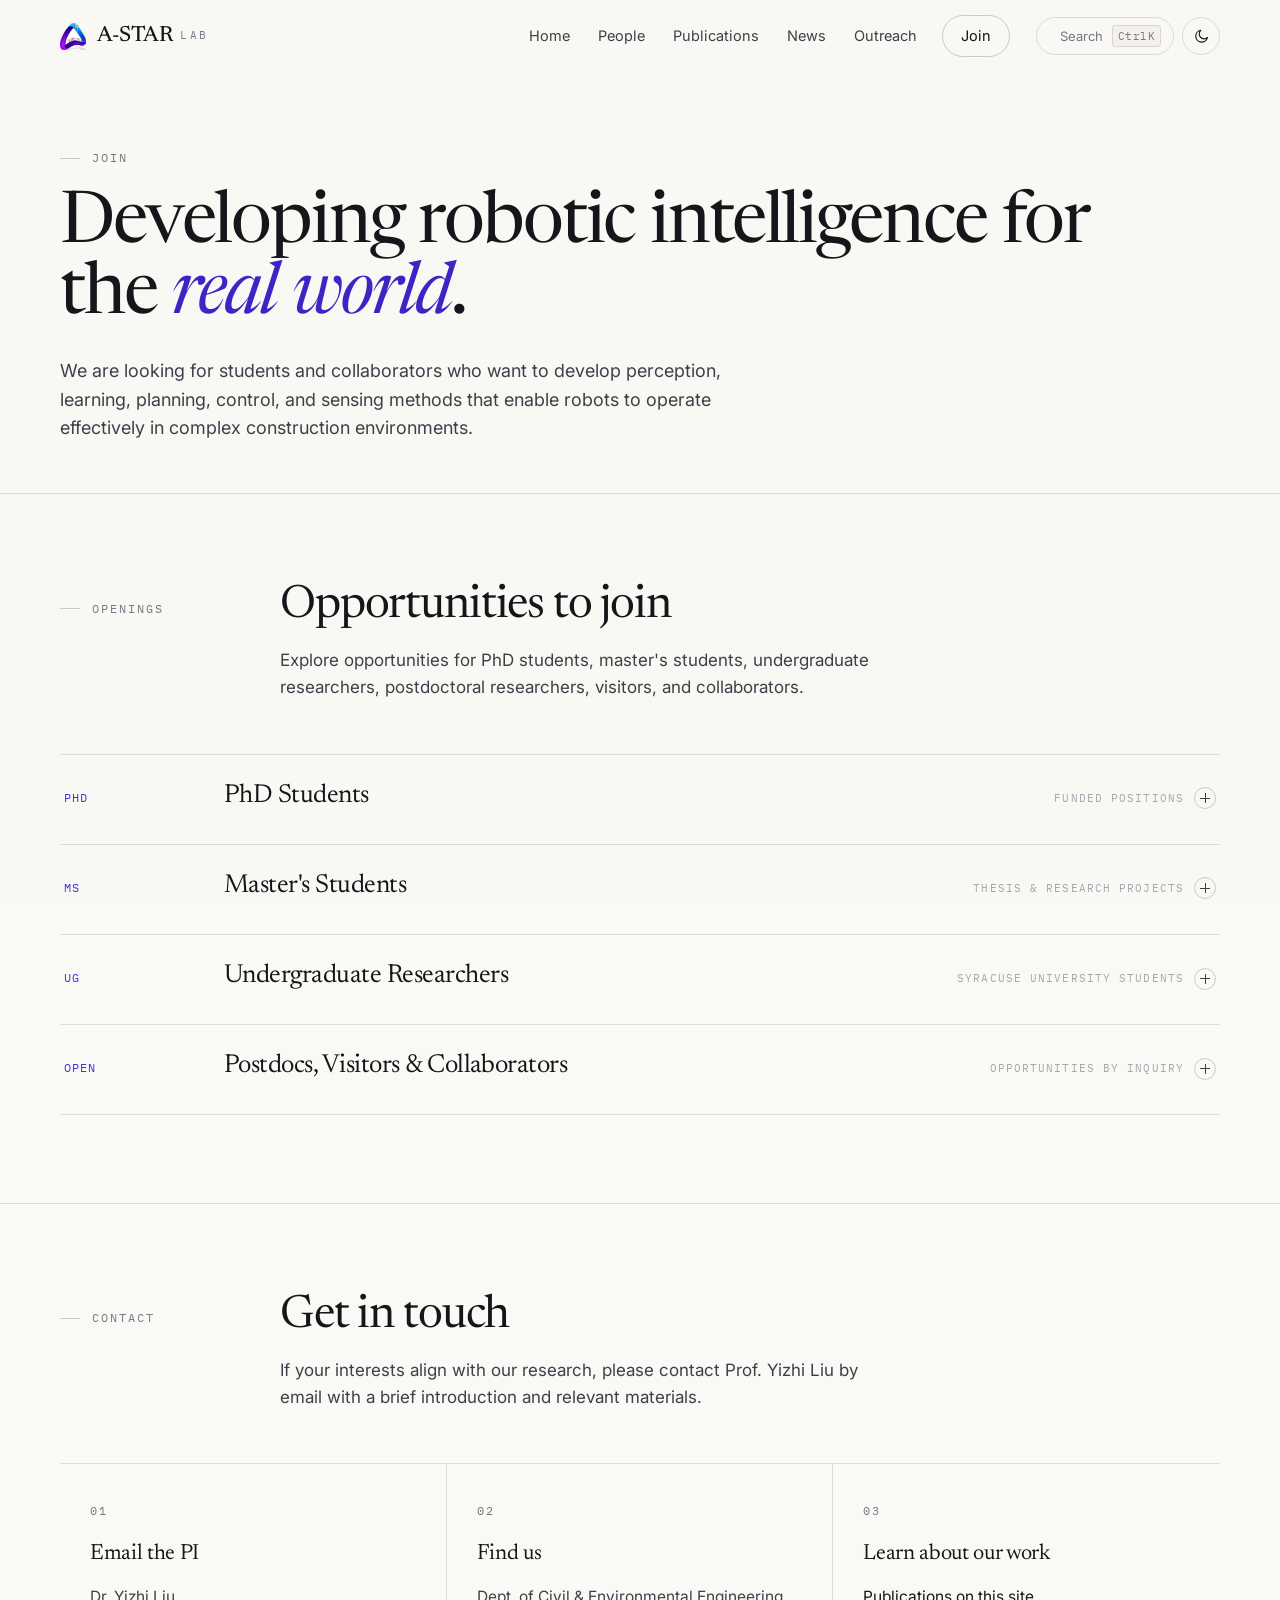
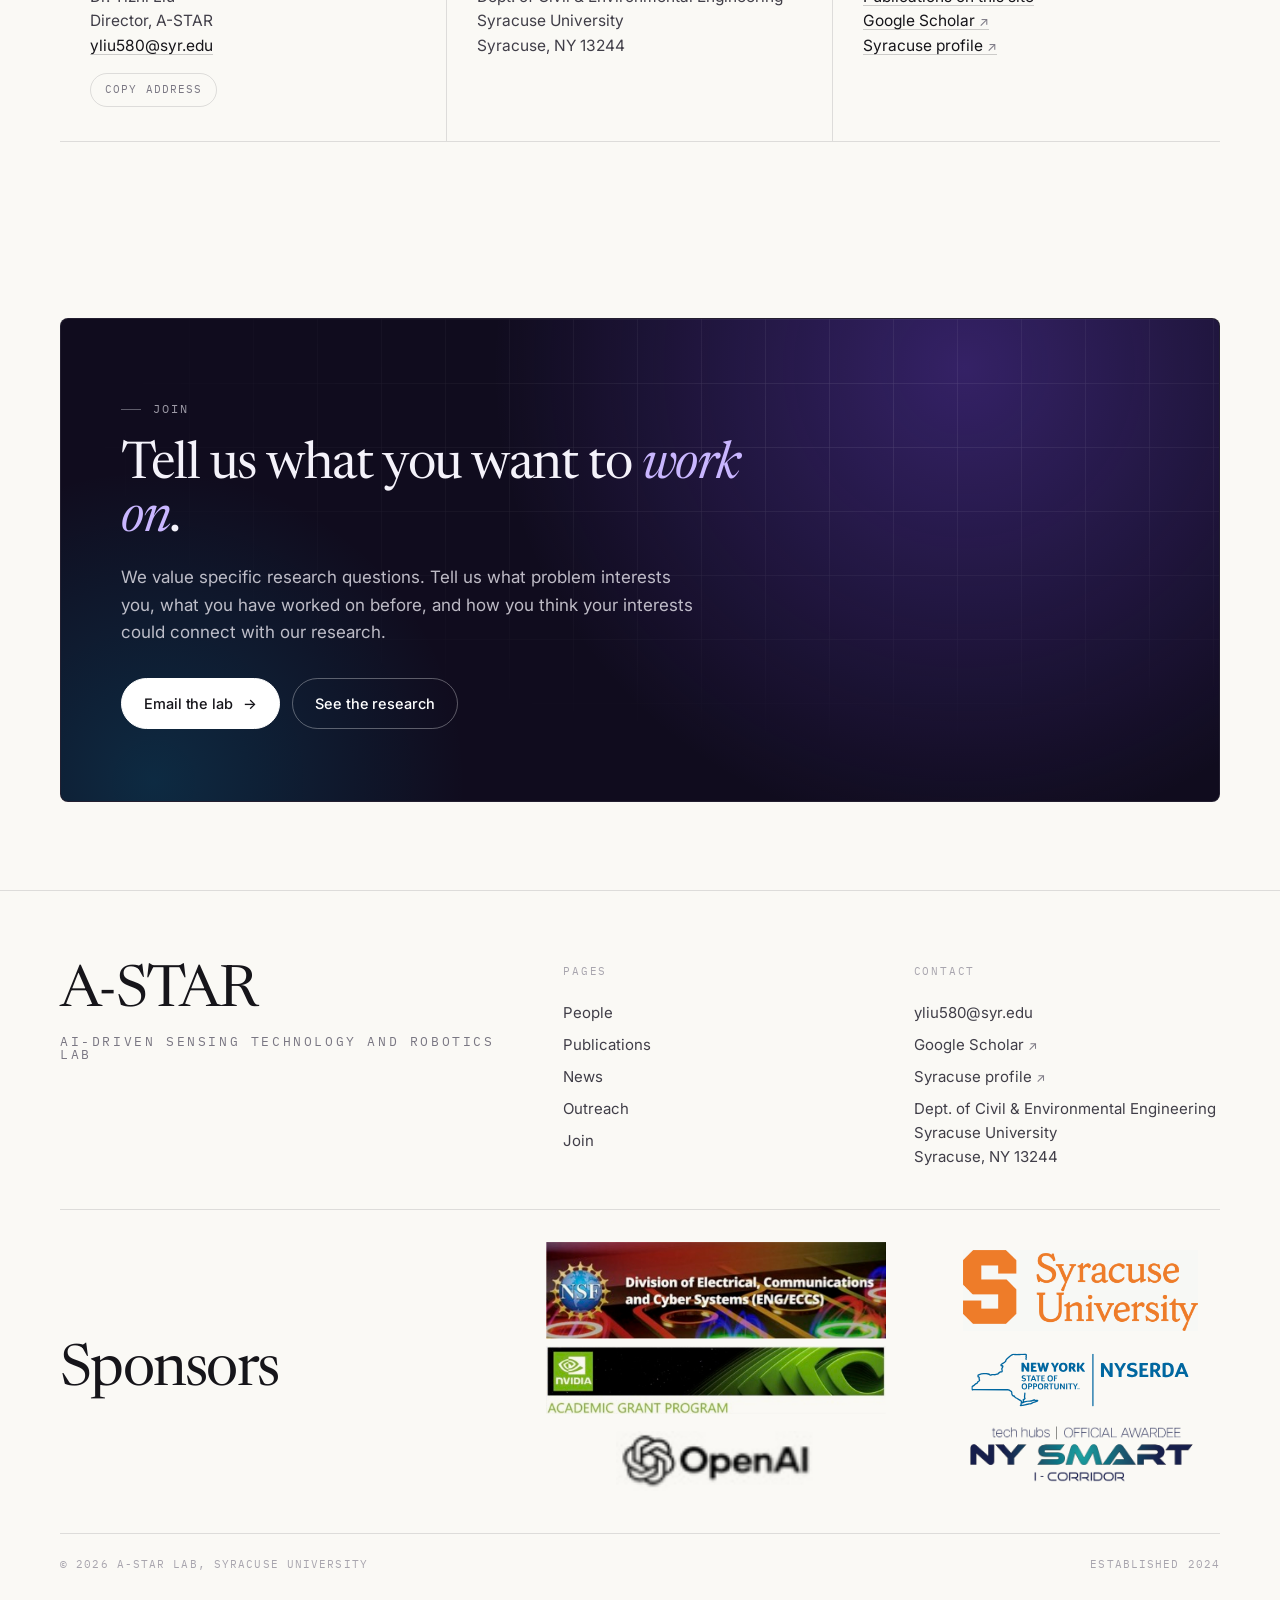
==== commit d0f641f2: "Update overview, research details, and sponsor footer" ====
--- a/join.html
+++ b/join.html
@@ -29,7 +29,7 @@
       href="https://fonts.googleapis.com/css2?family=Newsreader:ital,opsz,wght@0,6..72,300..600;1,6..72,300..500&family=Inter:wght@300..600&family=IBM+Plex+Mono:wght@400;500&display=swap"
       rel="stylesheet"
     />
-    <link rel="stylesheet" href="assets/style.css?v=37" />
+    <link rel="stylesheet" href="assets/style.css?v=48" />
   </head>
   <body>
     <div id="site-header"></div>
@@ -274,6 +274,6 @@
     </main>
 
     <div id="site-footer"></div>
-    <script src="assets/site.js?v=37"></script>
+    <script src="assets/site.js?v=44"></script>
   </body>
 </html>
--- a/assets/style.css
+++ b/assets/style.css
@@ -762,6 +762,37 @@
   font-style: italic;
   color: var(--accent-ink);
 }
+/* hero title: the mark and the lab's full name read as one lockup */
+.hero h1.hero-title {
+  display: flex;
+  align-items: center;
+  gap: clamp(18px, 2vw, 30px);
+  font-size: clamp(27px, 3.3vw, 45px);
+  line-height: 1.16;
+  letter-spacing: -0.02em;
+}
+.hero-title-mark {
+  height: clamp(88px, 10.5vw, 152px);
+  width: auto;
+  flex: none;
+}
+.hero h1.hero-title em {
+  /* upright, not italic: it is an acronym, not an aside */
+  font-style: normal;
+  font-weight: 500;
+  color: var(--accent-ink);
+}
+@media (max-width: 620px) {
+  .hero h1.hero-title {
+    flex-direction: column;
+    align-items: flex-start;
+    gap: 16px;
+  }
+  .hero-title-mark {
+    height: 76px;
+  }
+}
+
 .hero-cta {
   display: flex;
   align-items: center;
@@ -769,6 +800,7 @@
   flex-wrap: wrap;
   margin-top: 32px;
 }
+
 .hero-badge {
   display: inline-flex;
   align-items: center;
@@ -825,25 +857,23 @@
      and the feet both stay in frame for the whole loop */
   aspect-ratio: 578 / 1004;
   overflow: hidden;
-  border: 1px solid var(--line);
-  border-radius: 6px;
-  /* the clip's own backdrop grey: while the video loads the frame reads as a
-     still image rather than an empty panel */
-  background: #c8c5bf;
+  /* The clip carries its own alpha channel, so there is no panel to outline and
+     no backdrop to stand in for while it loads — a border or fill here would
+     read as a box drawn around a robot that is otherwise sitting on the paper.
+     The transparent poster covers the load gap instead. */
+  border: 0;
+  background: transparent;
 }
 .plate-frame video {
   display: block;
   width: 100%;
   height: 100%;
   object-fit: cover;
-  /* Two knobs for how the clip sits against the paper:
-       --clip-warm  0    = original colours       0.15 = clearly warmer
-       --clip-lift  1    = original brightness    1.06 = nearly paper-white
-     Warmth alone matches the page's colour family while the clip keeps its
-     own value, so it still reads as a panel rather than an empty outline. */
-  --clip-warm: 0.06;
-  --clip-lift: 1;
-  filter: sepia(var(--clip-warm)) saturate(1.12) brightness(var(--clip-lift));
+  /* No filter here. The warmth/lift pair existed to nudge the old opaque grey
+     backdrop toward the paper colour; with an alpha clip there is no backdrop
+     left to correct, and any filter would tint the robot itself — sepia(0.06)
+     saturate(1.12) turned the former #FAF9F5 fill into rgb(255,252,243), which
+     is what made the panel read lighter than the page. */
 }
 .plate.is-video figcaption {
   width: 0;
@@ -1045,39 +1075,37 @@
   display: inline-flex;
 }
 
-/* two-column editorial text */
+/* Overview: original section label and site body typography. */
 .duo {
   display: grid;
   grid-template-columns: 180px minmax(0, 1fr);
   gap: 40px;
-}
-.duo-body {
-  display: grid;
-  grid-template-columns: repeat(2, minmax(0, 1fr));
-  gap: 40px;
-}
-.duo-body .fore {
-  font-family: "Newsreader", serif;
-  font-size: clamp(21px, 2.1vw, 27px);
-  line-height: 1.34;
-  letter-spacing: -0.015em;
-}
-.duo-body .fore em {
-  font-style: italic;
+  align-items: start;
+}
+.overview-copy p {
+  color: var(--ink-2);
+  font-family: inherit;
+  font-size: 17px;
+  font-weight: 400;
+  line-height: 1.75;
+  text-align: justify;
+  text-align-last: left;
+}
+.overview-copy p + p {
+  margin-top: 16px;
+}
+.overview-copy strong {
   color: var(--accent-ink);
-}
-.duo-body p + p {
-  margin-top: 16px;
-}
-.duo-body .rest p {
-  color: var(--ink-2);
-  font-size: 16px;
+  font-weight: 600;
+}
+.overview-name {
+  white-space: nowrap;
 }
 
 /* --- spec table (replaces stat tiles) ---------------------------------- */
 .specs {
   border-top: 1px solid var(--line);
-  margin-top: 64px;
+  margin-top: 40px;
 }
 .spec {
   display: grid;
@@ -1257,6 +1285,79 @@
 }
 .ex-panel p + p {
   margin-top: 14px;
+}
+
+/* Research details: shared image with a speech bubble for each area. */
+.ex-stage--research {
+  width: 100%;
+  min-width: 0;
+  aspect-ratio: 435 / 271;
+  min-height: 0;
+  border: 4px solid #fff;
+  background: #102833 url("research_sec.jpg") center / cover no-repeat;
+  box-shadow: 0 0 0 1px var(--line);
+}
+.ex-stage--research::before {
+  z-index: 1;
+}
+.ex-stage--research .ex-panel {
+  padding: 12px 20px 32px;
+}
+.ex-stage--research .label {
+  position: absolute;
+  width: 1px;
+  height: 1px;
+  overflow: hidden;
+  clip-path: inset(50%);
+  white-space: nowrap;
+}
+.ex-stage--research .ex-panel p {
+  position: relative;
+  width: 78%;
+  padding: 6px 12px;
+  border: 2px solid #163643;
+  border-radius: 18px;
+  background: #fff;
+  color: #16151a;
+  font-family: "Newsreader", Georgia, serif;
+  font-size: clamp(20px, 1.75vw, 22px);
+  line-height: 1.08;
+  letter-spacing: -0.02em;
+}
+.ex-stage--research .ex-panel p::before,
+.ex-stage--research .ex-panel p::after {
+  content: "";
+  position: absolute;
+  left: 26%;
+  width: 0;
+  height: 0;
+  border-left: 18px solid transparent;
+  border-right: 18px solid transparent;
+  border-top: 14px solid #163643;
+  bottom: -14px;
+}
+.ex-stage--research .ex-panel p::after {
+  border-top-color: #fff;
+  bottom: -11px;
+}
+.ex-stage--research .ex-panel em {
+  color: #4b2fe0;
+  font-weight: 500;
+}
+@media (max-width: 620px) {
+  .ex-stage--research {
+    min-height: 360px;
+    background-size: 100% auto;
+    background-position: center bottom;
+  }
+  .ex-stage--research .ex-panel {
+    padding: 12px 12px 32px;
+  }
+  .ex-stage--research .ex-panel p {
+    width: 94%;
+    font-size: 20px;
+    line-height: 1.12;
+  }
 }
 .ex-fig {
   margin: 0 0 22px;
@@ -2047,9 +2148,11 @@
   grid-template-columns: minmax(0, 1.5fr) minmax(0, 1fr) minmax(0, 1fr);
   gap: 44px;
 }
-.foot-brand {
+.foot-brand,
+.foot-sponsors h4 {
   font-family: "Newsreader", serif;
   font-size: clamp(34px, 4.6vw, 58px);
+  font-weight: 400;
   letter-spacing: -0.03em;
   line-height: 1;
 }
@@ -2088,13 +2191,114 @@
   color: var(--accent-ink);
   padding-left: 5px;
 }
+.foot-sponsors {
+  display: grid;
+  grid-template-columns: minmax(240px, 0.95fr) minmax(0, 1.6fr);
+  gap: 56px;
+  align-items: center;
+  margin-top: 36px;
+  padding-top: 32px;
+  border-top: 1px solid var(--line);
+}
+.foot-sponsors h4 {
+  margin: 0;
+  text-transform: none;
+  color: var(--ink);
+}
+.sponsors-grid {
+  display: grid;
+  grid-template-columns: minmax(0, 1.35fr) minmax(0, 1fr);
+  align-items: center;
+  gap: 6px 36px;
+  width: 100%;
+  background: var(--paper);
+  isolation: isolate;
+}
+.sponsor-logo {
+  display: flex;
+  align-items: center;
+  justify-content: center;
+  min-width: 0;
+  height: auto;
+}
+.sponsor-logo img {
+  display: block;
+  width: auto;
+  height: auto;
+  max-width: 100%;
+  max-height: 90px;
+  object-fit: contain;
+  mix-blend-mode: multiply;
+}
+.sponsor-logo--nsf img,
+.sponsor-logo--nvidia img {
+  width: 340px;
+}
+.sponsor-logo--nsf img {
+  max-height: 100px;
+}
+.sponsor-logo--syracuse img,
+.sponsor-logo--nyserda img {
+  width: 235px;
+}
+.sponsor-logo--openai img {
+  width: 200px;
+}
+.sponsor-logo--ny-smart img {
+  width: 235px;
+  height: 80px;
+  object-fit: cover;
+}
+[data-theme="dark"] .sponsors-grid {
+  padding: 16px 24px;
+  border-radius: 4px;
+  background: #f8f7f3;
+}
+@media (max-width: 900px) {
+  .foot-sponsors {
+    grid-template-columns: minmax(0, 1fr);
+    gap: 24px;
+  }
+}
+@media (max-width: 620px) {
+  .foot-sponsors {
+    margin-top: 32px;
+    padding-top: 24px;
+  }
+  .sponsors-grid {
+    gap: 6px 24px;
+  }
+  .sponsor-logo img {
+    max-height: 76px;
+  }
+  .sponsor-logo--ny-smart img {
+    height: auto;
+    aspect-ratio: 2.7;
+  }
+  [data-theme="dark"] .sponsors-grid {
+    padding: 16px;
+  }
+}
+@media (max-width: 460px) {
+  .sponsors-grid {
+    grid-template-columns: minmax(0, 1fr);
+  }
+  .sponsor-logo--nsf img,
+  .sponsor-logo--nvidia img {
+    max-height: 90px;
+  }
+  .sponsor-logo--ny-smart img {
+    height: 80px;
+    aspect-ratio: auto;
+  }
+}
 .foot-bar {
   display: flex;
   justify-content: space-between;
   align-items: center;
   gap: 16px;
   flex-wrap: wrap;
-  margin-top: 56px;
+  margin-top: 32px;
   padding-top: 22px;
   border-top: 1px solid var(--line);
   font-family: "IBM Plex Mono", monospace;
@@ -2525,9 +2729,8 @@
   .plate {
     max-width: 420px;
   }
-  .duo-body {
-    grid-template-columns: 1fr;
-    gap: 22px;
+  .overview-copy p {
+    text-align: left;
   }
   .spec {
     grid-template-columns: 1fr auto;
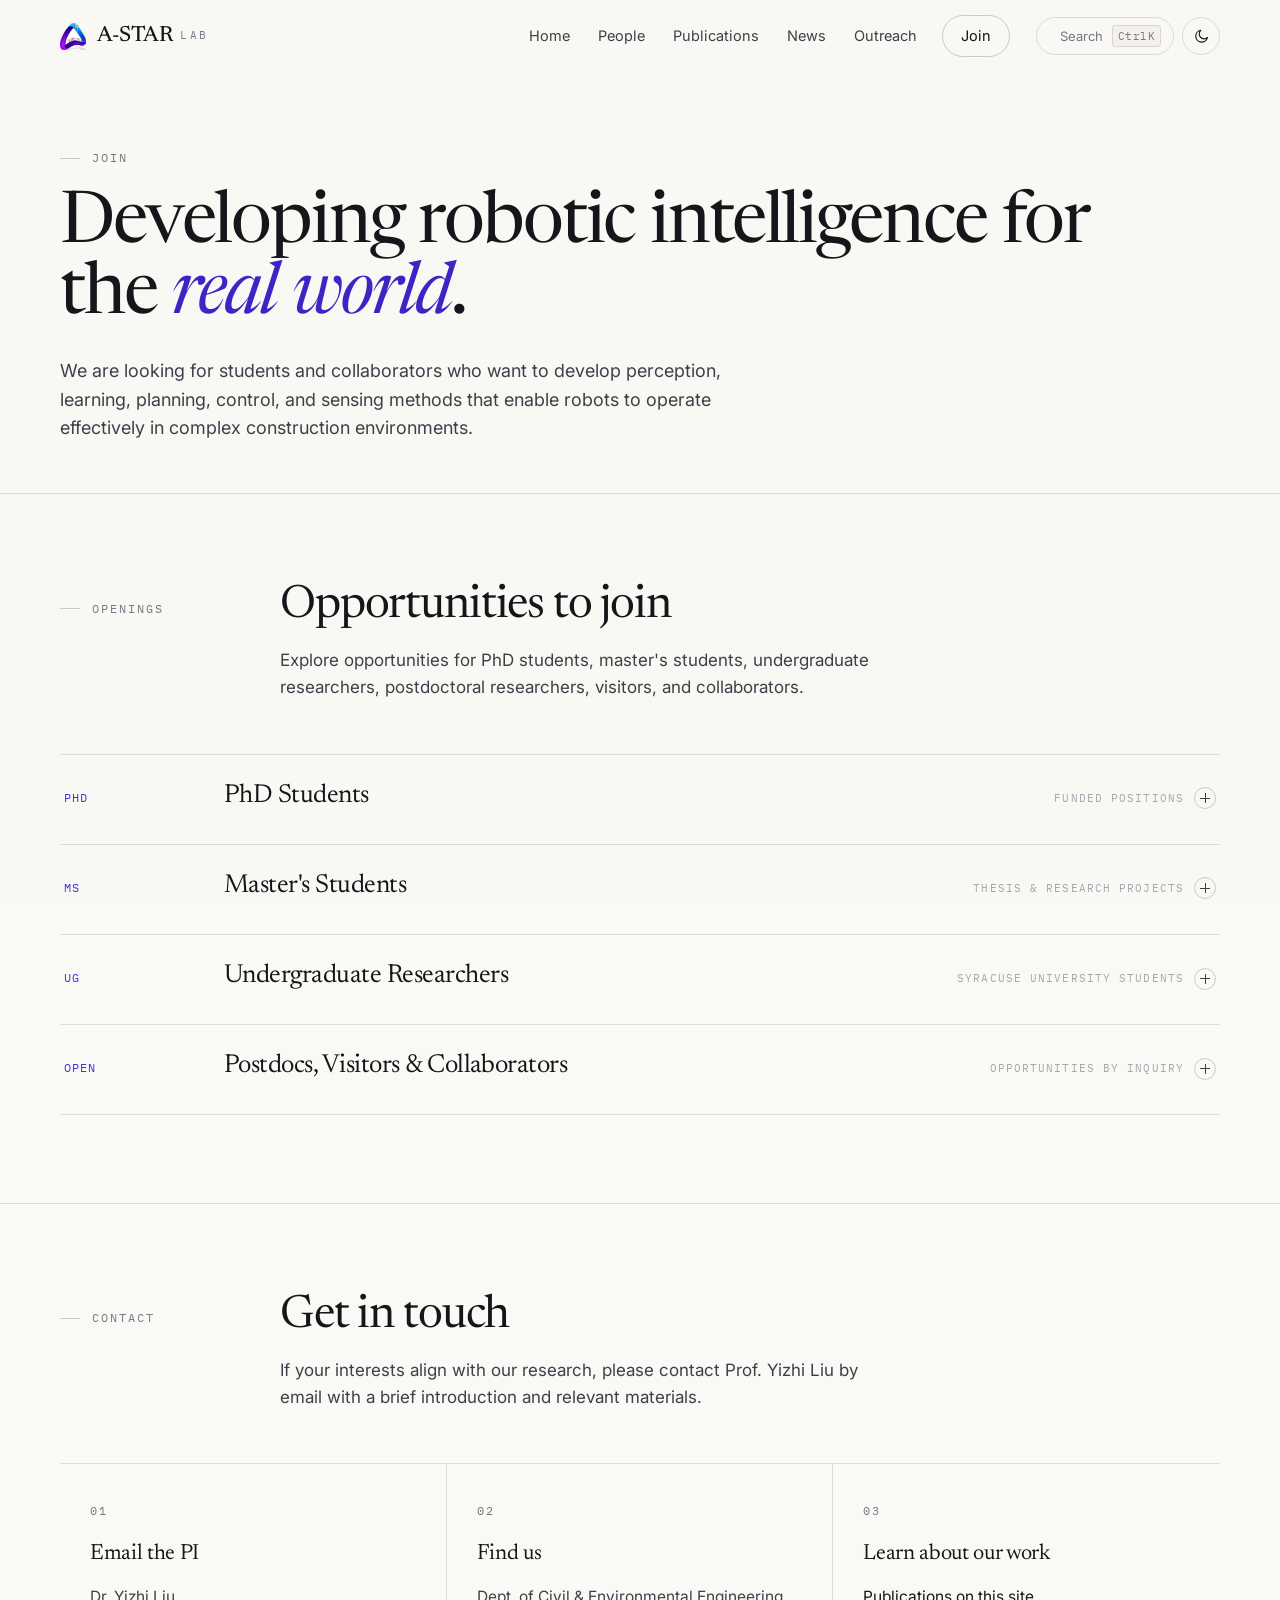
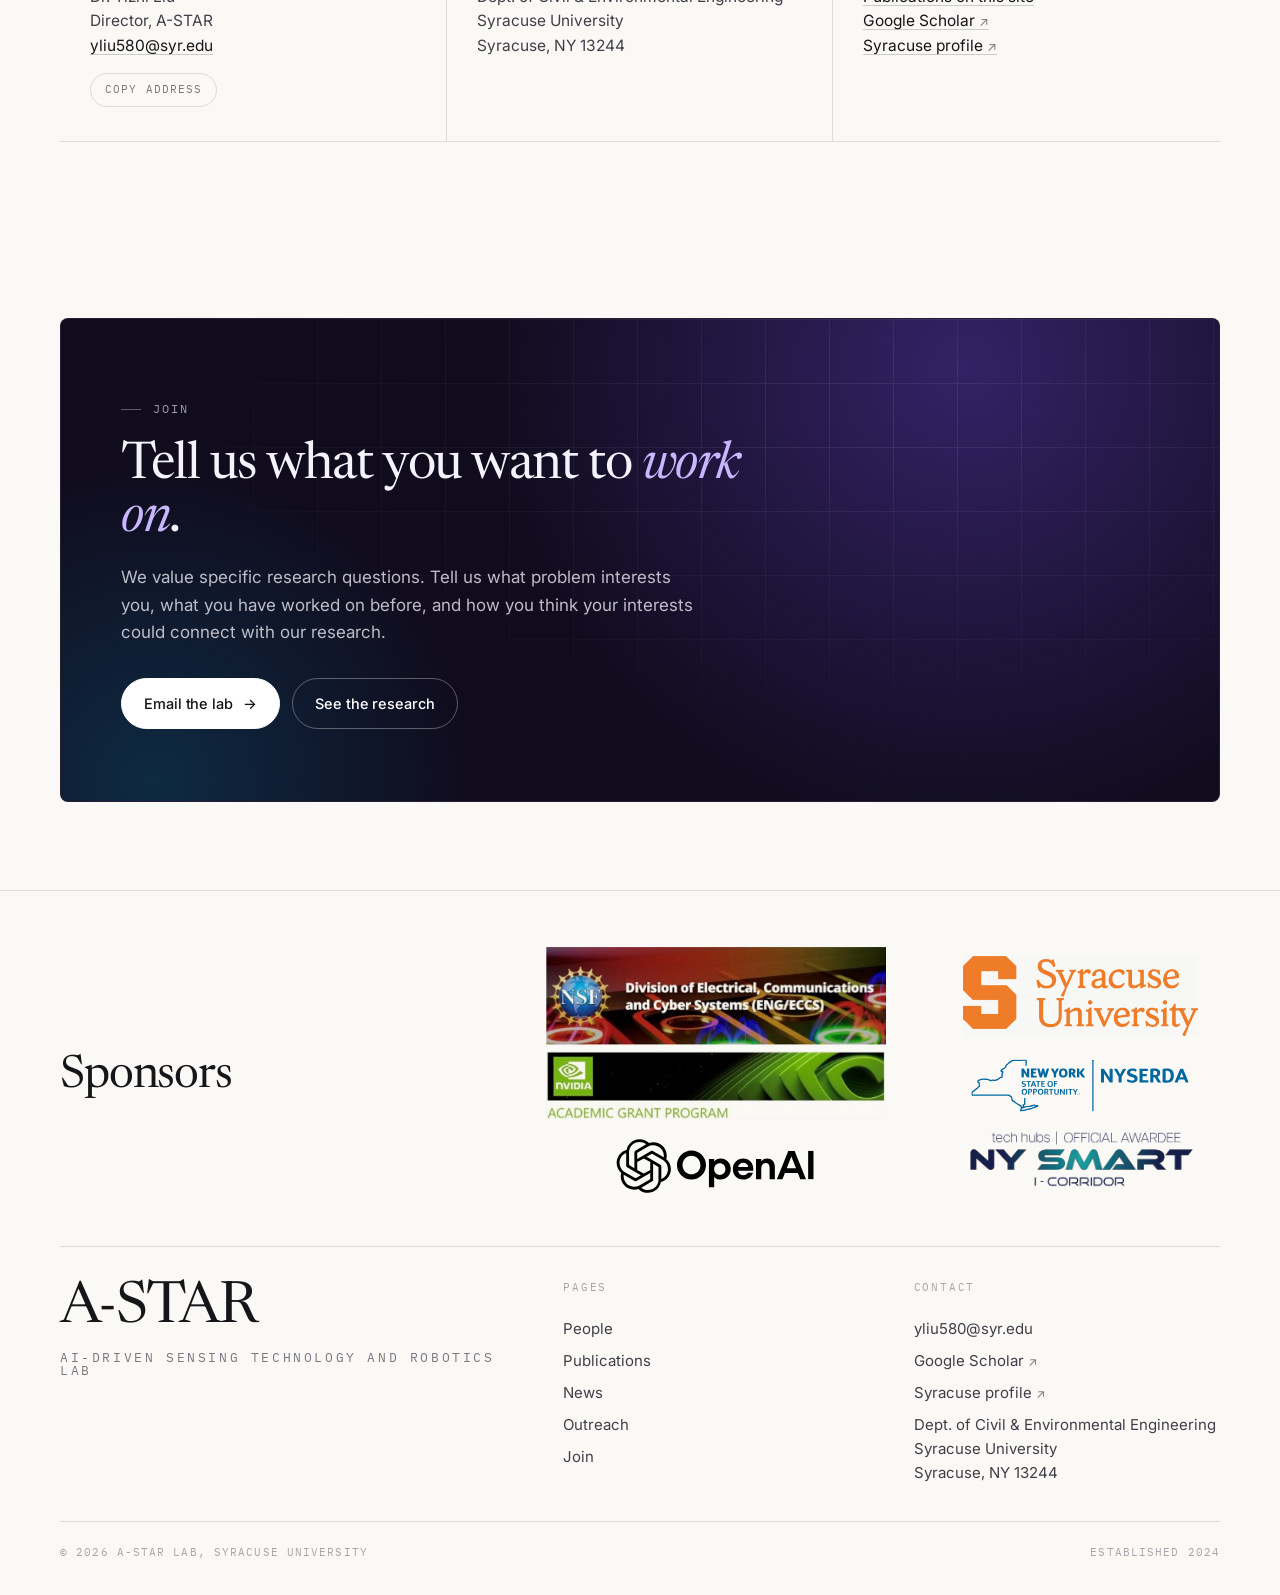
==== commit 24a0790d: "Refine homepage footer order and sponsor presentation" ====
--- a/join.html
+++ b/join.html
@@ -29,7 +29,7 @@
       href="https://fonts.googleapis.com/css2?family=Newsreader:ital,opsz,wght@0,6..72,300..600;1,6..72,300..500&family=Inter:wght@300..600&family=IBM+Plex+Mono:wght@400;500&display=swap"
       rel="stylesheet"
     />
-    <link rel="stylesheet" href="assets/style.css?v=48" />
+    <link rel="stylesheet" href="assets/style.css?v=52" />
   </head>
   <body>
     <div id="site-header"></div>
@@ -274,6 +274,6 @@
     </main>
 
     <div id="site-footer"></div>
-    <script src="assets/site.js?v=44"></script>
+    <script src="assets/site.js?v=48"></script>
   </body>
 </html>
--- a/assets/style.css
+++ b/assets/style.css
@@ -1053,7 +1053,8 @@
 .sec-head .sh-side {
   padding-top: 8px;
 }
-.sec-head h2 {
+.sec-head h2,
+.foot-sponsors h4 {
   font-family: "Newsreader", serif;
   font-weight: 400;
   font-size: clamp(30px, 3.6vw, 46px);
@@ -1100,6 +1101,87 @@
 }
 .overview-name {
   white-space: nowrap;
+}
+
+/* A compact statement of the lab's philosophy before the sponsors. */
+.section.motto-section {
+  padding: 56px 0;
+}
+.motto-layout {
+  align-items: center;
+  margin-bottom: 0;
+}
+.motto-quote {
+  --motto-ink: #193b53;
+  --motto-gold: #b89a47;
+  min-width: 0;
+}
+.motto-quote blockquote {
+  position: relative;
+  padding: 0 42px;
+  color: var(--motto-ink);
+  font-family: "Newsreader", Georgia, serif;
+  font-size: clamp(28px, 3vw, 42px);
+  font-style: italic;
+  font-weight: 500;
+  line-height: 1.2;
+  letter-spacing: -0.025em;
+  text-align: center;
+}
+.motto-mark {
+  position: absolute;
+  color: var(--motto-gold);
+  font-size: 1.65em;
+  font-style: normal;
+  line-height: 0.8;
+}
+.motto-mark--open {
+  top: -0.05em;
+  left: 0;
+}
+.motto-mark--close {
+  right: 0;
+  bottom: -0.1em;
+}
+.motto-quote figcaption {
+  margin-top: 18px;
+  color: var(--ink-2);
+  font-family: "Newsreader", Georgia, serif;
+  font-size: 20px;
+  text-align: center;
+}
+.motto-quote cite {
+  font-style: italic;
+}
+.motto-rule {
+  display: flex;
+  align-items: center;
+  gap: 14px;
+  max-width: 660px;
+  margin: 20px auto 0;
+  color: var(--motto-gold);
+  font-size: 20px;
+  line-height: 1;
+}
+.motto-rule::before,
+.motto-rule::after {
+  content: "";
+  flex: 1;
+  height: 1px;
+  background: currentColor;
+  opacity: 0.7;
+}
+[data-theme="dark"] .motto-quote {
+  --motto-ink: #d6e4f2;
+  --motto-gold: #ceb46b;
+}
+@media (max-width: 620px) {
+  .section.motto-section {
+    padding: 40px 0;
+  }
+  .motto-quote blockquote {
+    padding: 0 28px;
+  }
 }
 
 /* --- spec table (replaces stat tiles) ---------------------------------- */
@@ -1137,10 +1219,11 @@
   color: var(--muted);
 }
 .spec dd {
-  font-family: "Newsreader", serif;
-  font-size: clamp(22px, 2.4vw, 30px);
-  letter-spacing: -0.02em;
-  line-height: 1.1;
+  font-family: inherit;
+  font-size: 17px;
+  font-weight: 600;
+  letter-spacing: normal;
+  line-height: 1.75;
 }
 .spec .note {
   font-family: "IBM Plex Mono", monospace;
@@ -1301,7 +1384,7 @@
   z-index: 1;
 }
 .ex-stage--research .ex-panel {
-  padding: 12px 20px 32px;
+  padding: 8px 16px 24px;
 }
 .ex-stage--research .label {
   position: absolute;
@@ -1313,15 +1396,15 @@
 }
 .ex-stage--research .ex-panel p {
   position: relative;
-  width: 78%;
-  padding: 6px 12px;
-  border: 2px solid #163643;
-  border-radius: 18px;
+  width: 82%;
+  padding: 4px 10px;
+  border: 1.5px solid #163643;
+  border-radius: 14px;
   background: #fff;
   color: #16151a;
   font-family: "Newsreader", Georgia, serif;
-  font-size: clamp(20px, 1.75vw, 22px);
-  line-height: 1.08;
+  font-size: clamp(18px, 1.6vw, 20px);
+  line-height: 1.1;
   letter-spacing: -0.02em;
 }
 .ex-stage--research .ex-panel p::before,
@@ -1331,14 +1414,14 @@
   left: 26%;
   width: 0;
   height: 0;
-  border-left: 18px solid transparent;
-  border-right: 18px solid transparent;
-  border-top: 14px solid #163643;
-  bottom: -14px;
+  border-left: 12px solid transparent;
+  border-right: 12px solid transparent;
+  border-top: 10px solid #163643;
+  bottom: -10px;
 }
 .ex-stage--research .ex-panel p::after {
   border-top-color: #fff;
-  bottom: -11px;
+  bottom: -8px;
 }
 .ex-stage--research .ex-panel em {
   color: #4b2fe0;
@@ -1351,12 +1434,12 @@
     background-position: center bottom;
   }
   .ex-stage--research .ex-panel {
-    padding: 12px 12px 32px;
+    padding: 10px 12px 24px;
   }
   .ex-stage--research .ex-panel p {
     width: 94%;
-    font-size: 20px;
-    line-height: 1.12;
+    font-size: 18px;
+    line-height: 1.15;
   }
 }
 .ex-fig {
@@ -1561,6 +1644,19 @@
   display: flex;
   align-items: center;
   gap: 10px;
+}
+.idx-row--link .news-arrow {
+  display: inline-block;
+  width: 22px;
+  color: var(--accent);
+  font-size: 20px;
+  line-height: 1;
+  text-align: center;
+  transition: transform 0.25s var(--ease-out);
+}
+.idx-row--link:hover .news-arrow,
+.idx-row--link:focus-visible .news-arrow {
+  transform: translateX(3px);
 }
 .idx-row .toggle {
   width: 22px;
@@ -2139,7 +2235,7 @@
    ========================================================================== */
 .site-footer {
   border-top: 1px solid var(--line);
-  padding: 72px 0 34px;
+  padding: 56px 0 34px;
   position: relative;
   z-index: 2;
 }
@@ -2147,9 +2243,11 @@
   display: grid;
   grid-template-columns: minmax(0, 1.5fr) minmax(0, 1fr) minmax(0, 1fr);
   gap: 44px;
-}
-.foot-brand,
-.foot-sponsors h4 {
+  margin-top: 40px;
+  padding-top: 32px;
+  border-top: 1px solid var(--line);
+}
+.foot-brand {
   font-family: "Newsreader", serif;
   font-size: clamp(34px, 4.6vw, 58px);
   font-weight: 400;
@@ -2196,9 +2294,6 @@
   grid-template-columns: minmax(240px, 0.95fr) minmax(0, 1.6fr);
   gap: 56px;
   align-items: center;
-  margin-top: 36px;
-  padding-top: 32px;
-  border-top: 1px solid var(--line);
 }
 .foot-sponsors h4 {
   margin: 0;
@@ -2261,9 +2356,12 @@
   }
 }
 @media (max-width: 620px) {
-  .foot-sponsors {
+  .site-footer {
+    padding-top: 40px;
+  }
+  .foot-grid {
     margin-top: 32px;
-    padding-top: 24px;
+    padding-top: 28px;
   }
   .sponsors-grid {
     gap: 6px 24px;
@@ -2793,9 +2891,6 @@
     margin-left: 0;
     width: 100%;
   }
-  .spec dd {
-    font-size: 22px;
-  }
   .foot-grid {
     grid-template-columns: 1fr;
   }
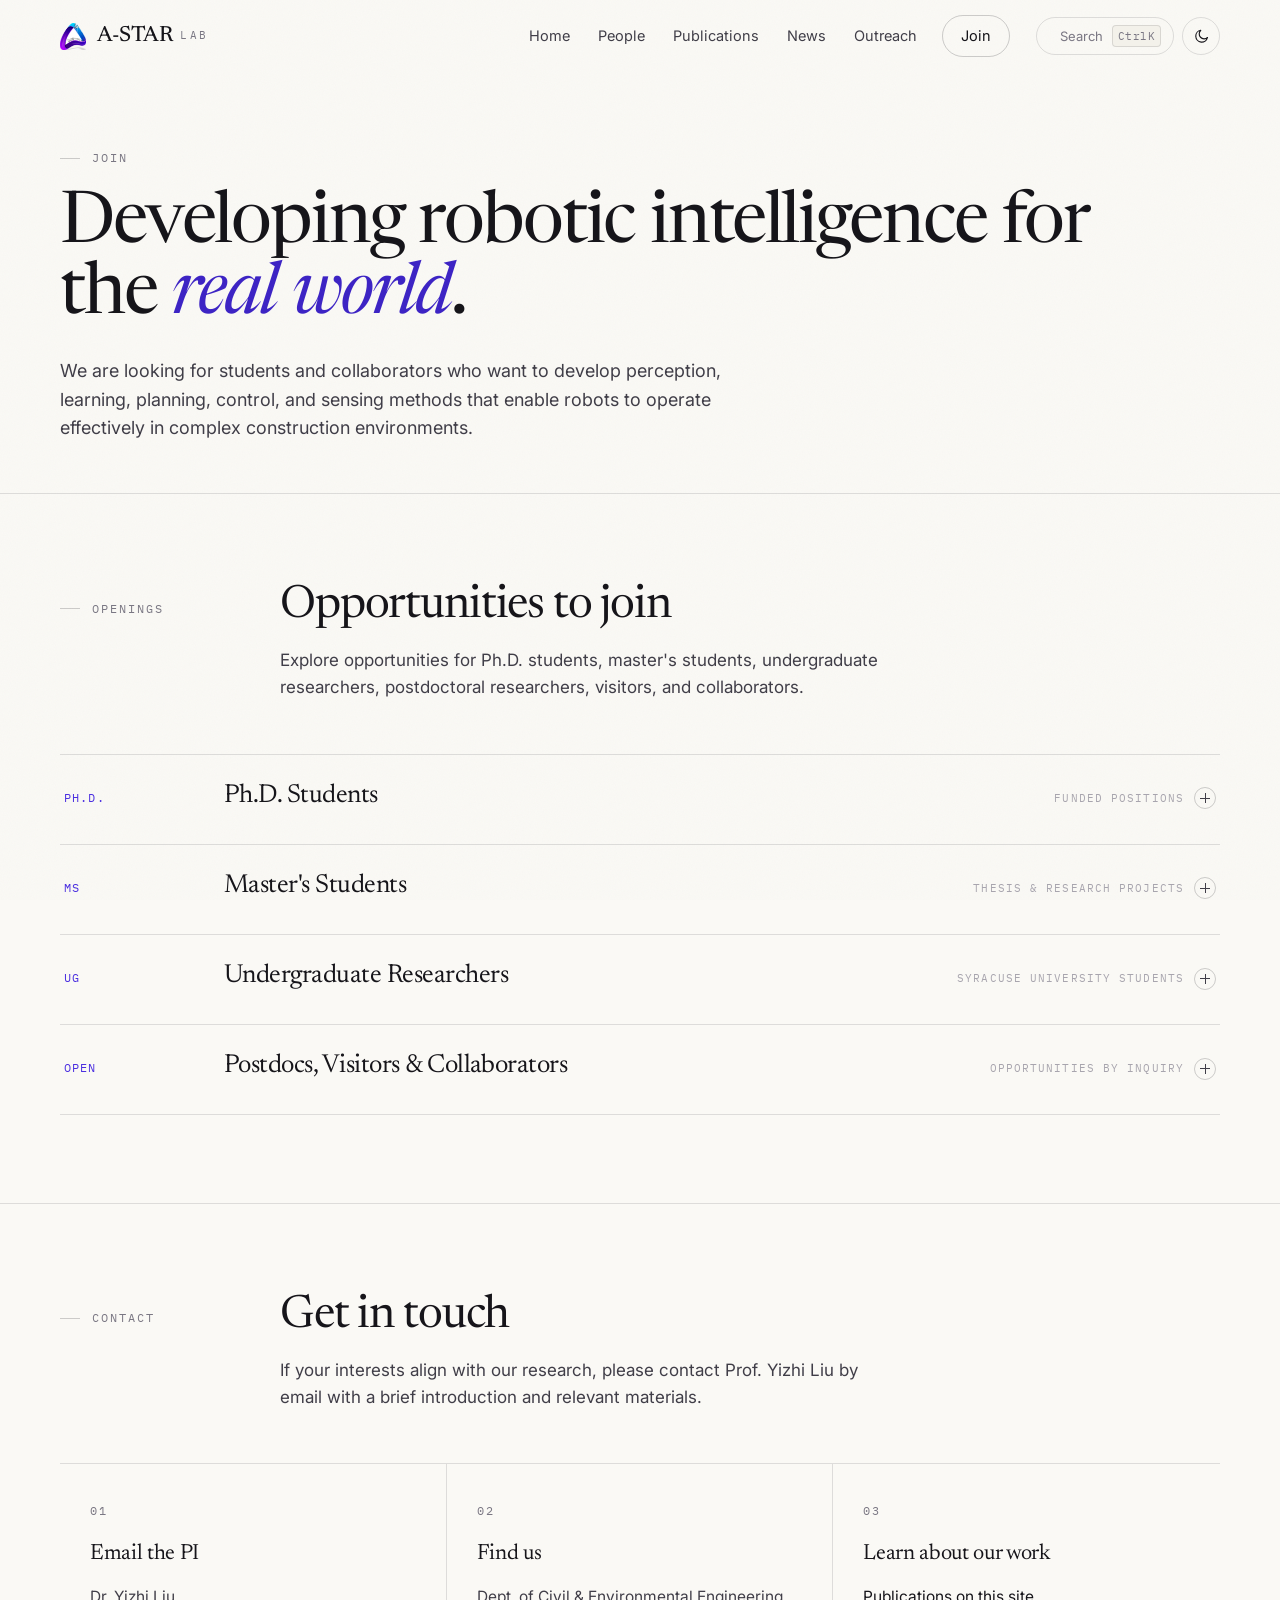
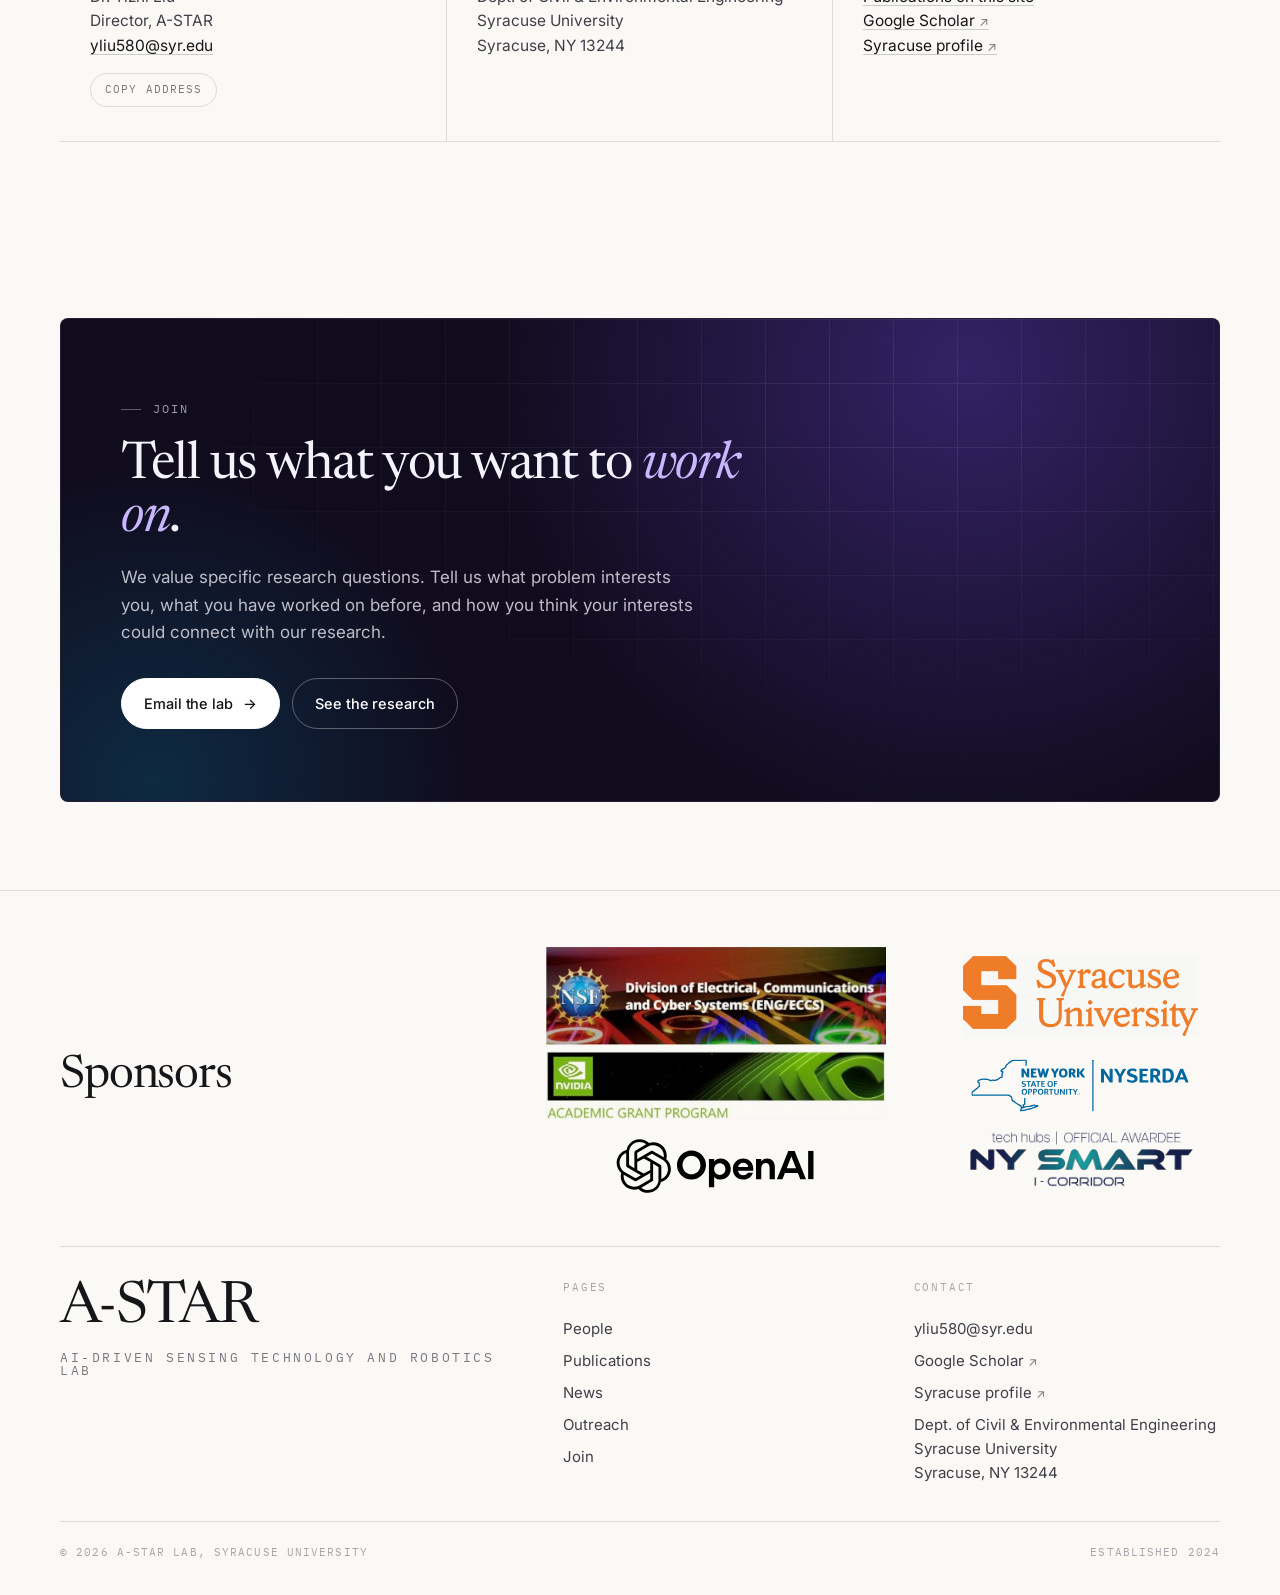
==== commit d2a33d0b: "Fix website typos, labels, and news link Correct the reviewed wording and grammar across all six pag" ====
--- a/join.html
+++ b/join.html
@@ -56,7 +56,7 @@
             <div>
               <h2>Opportunities to join</h2>
               <p>
-                Explore opportunities for PhD students, master's students,
+                Explore opportunities for Ph.D. students, master's students,
                 undergraduate researchers, postdoctoral researchers, visitors,
                 and collaborators.
               </p>
@@ -70,8 +70,8 @@
               data-group="Openings"
               data-kind="role"
             >
-              <span class="when">PhD</span>
-              <h3>PhD Students</h3>
+              <span class="when">Ph.D.</span>
+              <h3>Ph.D. Students</h3>
               <span class="tail"
                 >Funded positions<span class="toggle" aria-hidden="true"></span
               ></span>
@@ -80,14 +80,14 @@
                   <p>
                     We welcome applicants with backgrounds in robotics, computer
                     vision, machine learning, artificial intelligence, control,
-                    civil and architectural engineering, or related field. We
+                    civil and architectural engineering, or a related field. We
                     especially value strong programming and problem-solving
                     skills, hands-on experience with robotic systems, and an
                     interest in deploying research in real construction
                     environments.
                   </p>
                   <p>
-                    To inquire about PhD opportunities, please email Prof. Yizhi
+                    To inquire about Ph.D. opportunities, please email Prof. Yizhi
                     Liu with your CV, transcripts, a brief description of your
                     research interests, and how they connect to the lab's
                     current work.
